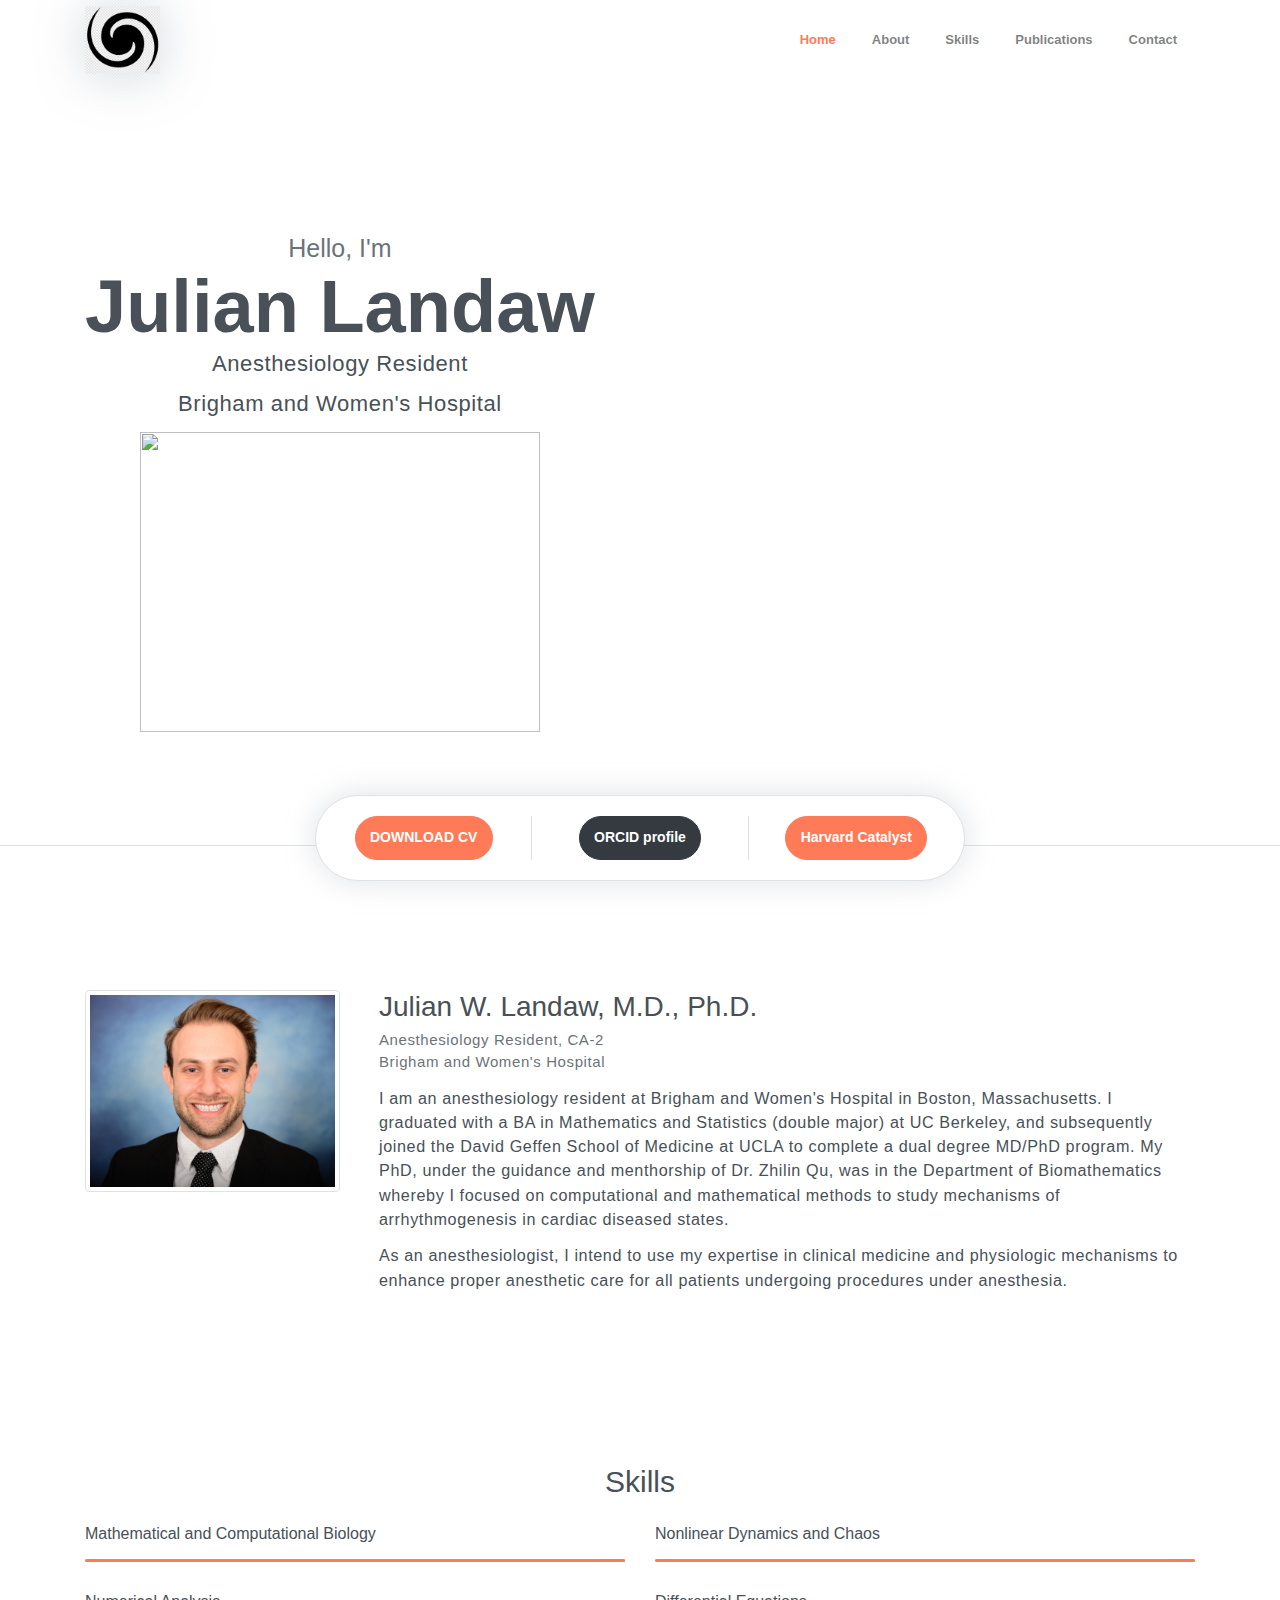
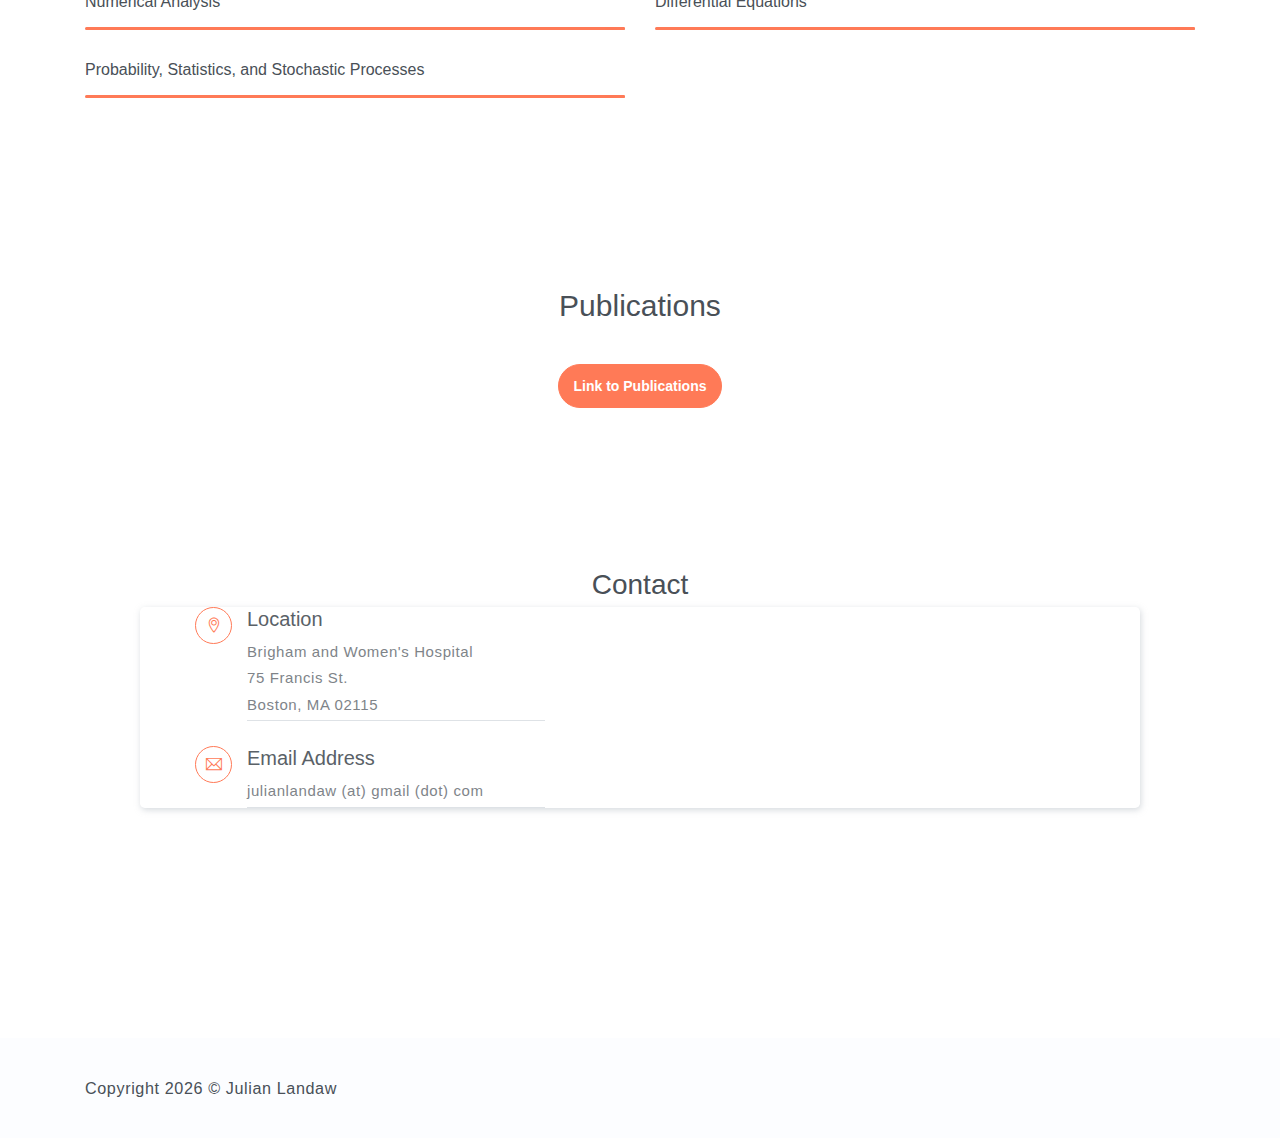
==== docs/index.html @ 4a26dc0a "Update 1/13/2024" ====
<!DOCTYPE html>
<html lang="en">
<head>
	<meta charset="utf-8">
    <meta name="viewport" content="width=device-width, initial-scale=1, shrink-to-fit=no">
    <meta name="description" content="Start your development with Steller landing page.">
    <meta name="author" content="Devcrud">
    <title>Julian Landaw's Home Page | Welcome!</title>
    <!-- font icons -->
    <link rel="stylesheet" href="assets/vendors/themify-icons/css/themify-icons.css">
    <!-- Bootstrap + Steller main styles -->
	<link rel="stylesheet" href="assets/css/steller.css">
</head>
<body data-spy="scroll" data-target=".navbar" data-offset="40" id="home">

    <!-- Page navigation -->
    <nav class="navbar navbar-expand-lg navbar-light fixed-top" data-spy="affix" data-offset-top="0">
        <div class="container">
            <a class="navbar-brand" href="#"><img src="assets/imgs/chaos.jpeg" alt=""></a>
            <button class="navbar-toggler" type="button" data-toggle="collapse" data-target="#navbarSupportedContent" aria-controls="navbarSupportedContent" aria-expanded="false" aria-label="Toggle navigation">
                <span class="navbar-toggler-icon"></span>
            </button>

            <div class="collapse navbar-collapse" id="navbarSupportedContent">
                <ul class="navbar-nav ml-auto align-items-center">
                    <li class="nav-item">
                        <a class="nav-link" href="#home">Home</a>
                    </li>
                    <li class="nav-item">
                        <a class="nav-link" href="#about">About</a>
                    </li>
                    <li class="nav-item">
                        <a class="nav-link" href="#skills">Skills</a>
                    </li>
                    <li class="nav-item">
                        <a class="nav-link" href="#publications">Publications</a>
                    </li> 
                    <li class="nav-item">
                        <a class="nav-link" href="#contact">Contact</a>
                    </li>
                </ul>
            </div>
        </div>          
    </nav>
    <!-- End of page navigation -->

    <!-- Page Header -->
    <header class="header" id="home" style="margin:0 auto;">
        <div class="container text-center">
            <div class="infos">
                <h6 class="subtitle">Hello, I'm</h6>
                <h6 class="title">Julian Landaw</h6>
                <p>Anesthesiology Resident</p>
                <p>Brigham and Women's Hospital</p>
                <div style="margin:0 auto;">
                    <img width="400" height="300" src="assets/imgs/spiralwavebreakup.gif" controls>
                    </img>
                </div>
            </div>
        </div> 
        <!-- Header-widget -->
        <div class="widget">
            <div class="widget-item">
                <a class="btn btn-primary rounded" href="assets/pdfs/cv-llt.pdf" target="_blank" rel="noreferrer noopener">DOWNLOAD CV</a>
            </div>
            <div class="widget-item">
                <a class="btn btn-dark rounded" href="https://orcid.org/0009-0008-6837-7695" target="_blank" rel="noreferrer noopener">ORCID profile</a>
            </div>
            <div class="widget-item">
                <a class="btn btn-primary rounded" href="https://connects.catalyst.harvard.edu/Profiles/display/Person/199271" target="_blank" rel="noreferrer noopener">Harvard Catalyst</a>
            </div>
        </div>
    </header>
    <!-- End of Page Header -->
    
    <!-- About section -->
    <section id="about" class="section mt-3">
        <div class="container mt-5">
            <div class="row text-center text-md-left">
                <div class="col-md-3">
                    <img src="assets/imgs/photo.jpg" alt="" class="img-thumbnail mb-4">
                </div>
                <div class="pl-md-4 col-md-9">
                    <h6 class="title">Julian W. Landaw, M.D., Ph.D.</h6>
                    <p class="subtitle">Anesthesiology Resident, CA-2<br>Brigham and Women's Hospital</p>
                    <p>I am an anesthesiology resident at Brigham and Women's Hospital in Boston, Massachusetts. I graduated with a BA in Mathematics and Statistics (double major) at UC Berkeley, and subsequently joined the David Geffen School of Medicine at UCLA to complete a dual degree MD/PhD program. My PhD, under the guidance and menthorship of Dr. Zhilin Qu, was in the Department of Biomathematics whereby I focused on computational and mathematical methods to study mechanisms of arrhythmogenesis in cardiac diseased states.</p>
                    <p>As an anesthesiologist, I intend to use my expertise in clinical medicine and physiologic mechanisms to enhance proper anesthetic care for all patients undergoing procedures under anesthesia.</p>
                </div>
            </div>
        </div>
    </section>

    <!-- Skills section -->
    <section id="skills" class="section">
        <div class="container text-center">
            <h6 class="section-title mb-4">Skills</h6>

            <div class="row text-left">
                <div class="col-sm-6">
                    <h6 class="mb-3">Mathematical and Computational Biology</h6>
                    <div class="progress">
                        <div class="progress-bar bg-primary" role="progressbar" style="width: 100%;" aria-valuenow="25" aria-valuemin="0" aria-valuemax="100"><span>100%</span></div>
                    </div>
                </div>
                <div class="col-sm-6">
                    <h6 class="mb-3">Nonlinear Dynamics and Chaos </h6>
                    <div class="progress">
                        <div class="progress-bar bg-primary" role="progressbar" style="width: 100%;" aria-valuenow="25" aria-valuemin="0" aria-valuemax="100"><span>100%</span></div>
                    </div>
                </div>
                <div class="col-sm-6">
                    <h6 class="mb-3">Numerical Analysis</h6>
                    <div class="progress">
                        <div class="progress-bar bg-primary" role="progressbar" style="width: 100%;" aria-valuenow="25" aria-valuemin="0" aria-valuemax="100"><span>100%</span></div>
                    </div>
                </div>
                <div class="col-sm-6">
                    <h6 class="mb-3">Differential Equations</h6>
                    <div class="progress">
                        <div class="progress-bar bg-primary" role="progressbar" style="width: 100%;" aria-valuenow="25" aria-valuemin="0" aria-valuemax="100"><span>100%</span></div>
                    </div>
                </div>
                <div class="col-sm-6">
                    <h6 class="mb-3">Probability, Statistics, and Stochastic Processes</h6>
                    <div class="progress">
                        <div class="progress-bar bg-primary" role="progressbar" style="width: 100%;" aria-valuenow="25" aria-valuemin="0" aria-valuemax="100"><span>100%</span></div>
                    </div>
                </div>
            </div>  
        </div>
    </section>
    <!-- End of Skills section -->

    <!-- Start of Publications section -->
    <section id="publications" class="section">
        <div class="container text-center">
            <h6 class="section-title mb-4">Publications</h6>
            <a class="btn btn-primary rounded mt-3" href="publications.html">Link to Publications</a>
        </div>
    </section>
    <!-- End of Publications section -->

    <!-- Contact Section -->
    <section id="contact" class="position-relative section">
        <div class="container text-center">
            <h6 class="title">Contact</h6>
                <div class="contact text-left">
                    <div class="contact-infos">
                        <div class="item">
                            <i class="ti-location-pin"></i>
                            <div class="">
                                <h5>Location</h5>
                                <p>Brigham and Women's Hospital</p>
                                <p>75 Francis St.</p> 
                                <p>Boston, MA 02115</p>
                            </div>                          
                        </div>
                        <div class="item">
                            <i class="ti-email"></i>
                            <div class="mb-0">
                                <h5>Email Address</h5>
                                <p>julianlandaw (at) gmail (dot) com</p>
                            </div>
                        </div>
                    </div>                  
                </div>
            </div>    
    </section>
    <!-- End of Contact Section -->

    <!-- Page Footer -->
    <footer class="page-footer">
        <div class="container">
            <div class="row align-items-center">
                <div class="col-sm-6">
                    <p>Copyright <script>document.write(new Date().getFullYear())</script> &copy; Julian Landaw</p>
                </div>
                <!-- 
                <div class="col-sm-6">
                    <div class="socials">
                        <a class="social-item" href="javascript:void(0)"><i class="ti-facebook"></i></a>
                        <a class="social-item" href="javascript:void(0)"><i class="ti-google"></i></a>
                        <a class="social-item" href="javascript:void(0)"><i class="ti-github"></i></a>
                        <a class="social-item" href="javascript:void(0)"><i class="ti-twitter"></i></a>
                    </div>
                </div>
                -->
            </div>
        </div>
    </footer> 
    <!-- End of page footer -->
	
	<!-- core  -->
    <script src="assets/vendors/jquery/jquery-3.4.1.js"></script>
    <script src="assets/vendors/bootstrap/bootstrap.bundle.js"></script>
    <!-- bootstrap 3 affix -->
	<script src="assets/vendors/bootstrap/bootstrap.affix.js"></script>

    <!-- steller js -->
    <script src="assets/js/steller.js"></script>

</body>
</html>
---- docs/assets/vendors/themify-icons/css/themify-icons.css ----
@font-face {
	font-family: 'themify';
	src:url("../fonts/themify.eot?-fvbane");
	src:url("../fonts/themify.eot?#iefix-fvbane") format("embedded-opentype"),
		url("../fonts/themify.woff?-fvbane") format("woff"),
		url("../fonts/themify.ttf?-fvbane") format("truetype"),
		url("../fonts/themify.svg?-fvbane#themify") format("svg");
	font-weight: normal;
	font-style: normal;
}

[class^="ti-"], [class*=" ti-"] {
	font-family: 'themify';
	speak: none;
	font-style: normal;
	font-weight: normal;
	font-variant: normal;
	text-transform: none;
	line-height: 1;

	/* Better Font Rendering =========== */
	-webkit-font-smoothing: antialiased;
	-moz-osx-font-smoothing: grayscale;
}

.ti-wand:before {
	content: "\e600";
}
.ti-volume:before {
	content: "\e601";
}
.ti-user:before {
	content: "\e602";
}
.ti-unlock:before {
	content: "\e603";
}
.ti-unlink:before {
	content: "\e604";
}
.ti-trash:before {
	content: "\e605";
}
.ti-thought:before {
	content: "\e606";
}
.ti-target:before {
	content: "\e607";
}
.ti-tag:before {
	content: "\e608";
}
.ti-tablet:before {
	content: "\e609";
}
.ti-star:before {
	content: "\e60a";
}
.ti-spray:before {
	content: "\e60b";
}
.ti-signal:before {
	content: "\e60c";
}
.ti-shopping-cart:before {
	content: "\e60d";
}
.ti-shopping-cart-full:before {
	content: "\e60e";
}
.ti-settings:before {
	content: "\e60f";
}
.ti-search:before {
	content: "\e610";
}
.ti-zoom-in:before {
	content: "\e611";
}
.ti-zoom-out:before {
	content: "\e612";
}
.ti-cut:before {
	content: "\e613";
}
.ti-ruler:before {
	content: "\e614";
}
.ti-ruler-pencil:before {
	content: "\e615";
}
.ti-ruler-alt:before {
	content: "\e616";
}
.ti-bookmark:before {
	content: "\e617";
}
.ti-bookmark-alt:before {
	content: "\e618";
}
.ti-reload:before {
	content: "\e619";
}
.ti-plus:before {
	content: "\e61a";
}
.ti-pin:before {
	content: "\e61b";
}
.ti-pencil:before {
	content: "\e61c";
}
.ti-pencil-alt:before {
	content: "\e61d";
}
.ti-paint-roller:before {
	content: "\e61e";
}
.ti-paint-bucket:before {
	content: "\e61f";
}
.ti-na:before {
	content: "\e620";
}
.ti-mobile:before {
	content: "\e621";
}
.ti-minus:before {
	content: "\e622";
}
.ti-medall:before {
	content: "\e623";
}
.ti-medall-alt:before {
	content: "\e624";
}
.ti-marker:before {
	content: "\e625";
}
.ti-marker-alt:before {
	content: "\e626";
}
.ti-arrow-up:before {
	content: "\e627";
}
.ti-arrow-right:before {
	content: "\e628";
}
.ti-arrow-left:before {
	content: "\e629";
}
.ti-arrow-down:before {
	content: "\e62a";
}
.ti-lock:before {
	content: "\e62b";
}
.ti-location-arrow:before {
	content: "\e62c";
}
.ti-link:before {
	content: "\e62d";
}
.ti-layout:before {
	content: "\e62e";
}
.ti-layers:before {
	content: "\e62f";
}
.ti-layers-alt:before {
	content: "\e630";
}
.ti-key:before {
	content: "\e631";
}
.ti-import:before {
	content: "\e632";
}
.ti-image:before {
	content: "\e633";
}
.ti-heart:before {
	content: "\e634";
}
.ti-heart-broken:before {
	content: "\e635";
}
.ti-hand-stop:before {
	content: "\e636";
}
.ti-hand-open:before {
	content: "\e637";
}
.ti-hand-drag:before {
	content: "\e638";
}
.ti-folder:before {
	content: "\e639";
}
.ti-flag:before {
	content: "\e63a";
}
.ti-flag-alt:before {
	content: "\e63b";
}
.ti-flag-alt-2:before {
	content: "\e63c";
}
.ti-eye:before {
	content: "\e63d";
}
.ti-export:before {
	content: "\e63e";
}
.ti-exchange-vertical:before {
	content: "\e63f";
}
.ti-desktop:before {
	content: "\e640";
}
.ti-cup:before {
	content: "\e641";
}
.ti-crown:before {
	content: "\e642";
}
.ti-comments:before {
	content: "\e643";
}
.ti-comment:before {
	content: "\e644";
}
.ti-comment-alt:before {
	content: "\e645";
}
.ti-close:before {
	content: "\e646";
}
.ti-clip:before {
	content: "\e647";
}
.ti-angle-up:before {
	content: "\e648";
}
.ti-angle-right:before {
	content: "\e649";
}
.ti-angle-left:before {
	content: "\e64a";
}
.ti-angle-down:before {
	content: "\e64b";
}
.ti-check:before {
	content: "\e64c";
}
.ti-check-box:before {
	content: "\e64d";
}
.ti-camera:before {
	content: "\e64e";
}
.ti-announcement:before {
	content: "\e64f";
}
.ti-brush:before {
	content: "\e650";
}
.ti-briefcase:before {
	content: "\e651";
}
.ti-bolt:before {
	content: "\e652";
}
.ti-bolt-alt:before {
	content: "\e653";
}
.ti-blackboard:before {
	content: "\e654";
}
.ti-bag:before {
	content: "\e655";
}
.ti-move:before {
	content: "\e656";
}
.ti-arrows-vertical:before {
	content: "\e657";
}
.ti-arrows-horizontal:before {
	content: "\e658";
}
.ti-fullscreen:before {
	content: "\e659";
}
.ti-arrow-top-right:before {
	content: "\e65a";
}
.ti-arrow-top-left:before {
	content: "\e65b";
}
.ti-arrow-circle-up:before {
	content: "\e65c";
}
.ti-arrow-circle-right:before {
	content: "\e65d";
}
.ti-arrow-circle-left:before {
	content: "\e65e";
}
.ti-arrow-circle-down:before {
	content: "\e65f";
}
.ti-angle-double-up:before {
	content: "\e660";
}
.ti-angle-double-right:before {
	content: "\e661";
}
.ti-angle-double-left:before {
	content: "\e662";
}
.ti-angle-double-down:before {
	content: "\e663";
}
.ti-zip:before {
	content: "\e664";
}
.ti-world:before {
	content: "\e665";
}
.ti-wheelchair:before {
	content: "\e666";
}
.ti-view-list:before {
	content: "\e667";
}
.ti-view-list-alt:before {
	content: "\e668";
}
.ti-view-grid:before {
	content: "\e669";
}
.ti-uppercase:before {
	content: "\e66a";
}
.ti-upload:before {
	content: "\e66b";
}
.ti-underline:before {
	content: "\e66c";
}
.ti-truck:before {
	content: "\e66d";
}
.ti-timer:before {
	content: "\e66e";
}
.ti-ticket:before {
	content: "\e66f";
}
.ti-thumb-up:before {
	content: "\e670";
}
.ti-thumb-down:before {
	content: "\e671";
}
.ti-text:before {
	content: "\e672";
}
.ti-stats-up:before {
	content: "\e673";
}
.ti-stats-down:before {
	content: "\e674";
}
.ti-split-v:before {
	content: "\e675";
}
.ti-split-h:before {
	content: "\e676";
}
.ti-smallcap:before {
	content: "\e677";
}
.ti-shine:before {
	content: "\e678";
}
.ti-shift-right:before {
	content: "\e679";
}
.ti-shift-left:before {
	content: "\e67a";
}
.ti-shield:before {
	content: "\e67b";
}
.ti-notepad:before {
	content: "\e67c";
}
.ti-server:before {
	content: "\e67d";
}
.ti-quote-right:before {
	content: "\e67e";
}
.ti-quote-left:before {
	content: "\e67f";
}
.ti-pulse:before {
	content: "\e680";
}
.ti-printer:before {
	content: "\e681";
}
.ti-power-off:before {
	content: "\e682";
}
.ti-plug:before {
	content: "\e683";
}
.ti-pie-chart:before {
	content: "\e684";
}
.ti-paragraph:before {
	content: "\e685";
}
.ti-panel:before {
	content: "\e686";
}
.ti-package:before {
	content: "\e687";
}
.ti-music:before {
	content: "\e688";
}
.ti-music-alt:before {
	content: "\e689";
}
.ti-mouse:before {
	content: "\e68a";
}
.ti-mouse-alt:before {
	content: "\e68b";
}
.ti-money:before {
	content: "\e68c";
}
.ti-microphone:before {
	content: "\e68d";
}
.ti-menu:before {
	content: "\e68e";
}
.ti-menu-alt:before {
	content: "\e68f";
}
.ti-map:before {
	content: "\e690";
}
.ti-map-alt:before {
	content: "\e691";
}
.ti-loop:before {
	content: "\e692";
}
.ti-location-pin:before {
	content: "\e693";
}
.ti-list:before {
	content: "\e694";
}
.ti-light-bulb:before {
	content: "\e695";
}
.ti-Italic:before {
	content: "\e696";
}
.ti-info:before {
	content: "\e697";
}
.ti-infinite:before {
	content: "\e698";
}
.ti-id-badge:before {
	content: "\e699";
}
.ti-hummer:before {
	content: "\e69a";
}
.ti-home:before {
	content: "\e69b";
}
.ti-help:before {
	content: "\e69c";
}
.ti-headphone:before {
	content: "\e69d";
}
.ti-harddrives:before {
	content: "\e69e";
}
.ti-harddrive:before {
	content: "\e69f";
}
.ti-gift:before {
	content: "\e6a0";
}
.ti-game:before {
	content: "\e6a1";
}
.ti-filter:before {
	content: "\e6a2";
}
.ti-files:before {
	content: "\e6a3";
}
.ti-file:before {
	content: "\e6a4";
}
.ti-eraser:before {
	content: "\e6a5";
}
.ti-envelope:before {
	content: "\e6a6";
}
.ti-download:before {
	content: "\e6a7";
}
.ti-direction:before {
	content: "\e6a8";
}
.ti-direction-alt:before {
	content: "\e6a9";
}
.ti-dashboard:before {
	content: "\e6aa";
}
.ti-control-stop:before {
	content: "\e6ab";
}
.ti-control-shuffle:before {
	content: "\e6ac";
}
.ti-control-play:before {
	content: "\e6ad";
}
.ti-control-pause:before {
	content: "\e6ae";
}
.ti-control-forward:before {
	content: "\e6af";
}
.ti-control-backward:before {
	content: "\e6b0";
}
.ti-cloud:before {
	content: "\e6b1";
}
.ti-cloud-up:before {
	content: "\e6b2";
}
.ti-cloud-down:before {
	content: "\e6b3";
}
.ti-clipboard:before {
	content: "\e6b4";
}
.ti-car:before {
	content: "\e6b5";
}
.ti-calendar:before {
	content: "\e6b6";
}
.ti-book:before {
	content: "\e6b7";
}
.ti-bell:before {
	content: "\e6b8";
}
.ti-basketball:before {
	content: "\e6b9";
}
.ti-bar-chart:before {
	content: "\e6ba";
}
.ti-bar-chart-alt:before {
	content: "\e6bb";
}
.ti-back-right:before {
	content: "\e6bc";
}
.ti-back-left:before {
	content: "\e6bd";
}
.ti-arrows-corner:before {
	content: "\e6be";
}
.ti-archive:before {
	content: "\e6bf";
}
.ti-anchor:before {
	content: "\e6c0";
}
.ti-align-right:before {
	content: "\e6c1";
}
.ti-align-left:before {
	content: "\e6c2";
}
.ti-align-justify:before {
	content: "\e6c3";
}
.ti-align-center:before {
	content: "\e6c4";
}
.ti-alert:before {
	content: "\e6c5";
}
.ti-alarm-clock:before {
	content: "\e6c6";
}
.ti-agenda:before {
	content: "\e6c7";
}
.ti-write:before {
	content: "\e6c8";
}
.ti-window:before {
	content: "\e6c9";
}
.ti-widgetized:before {
	content: "\e6ca";
}
.ti-widget:before {
	content: "\e6cb";
}
.ti-widget-alt:before {
	content: "\e6cc";
}
.ti-wallet:before {
	content: "\e6cd";
}
.ti-video-clapper:before {
	content: "\e6ce";
}
.ti-video-camera:before {
	content: "\e6cf";
}
.ti-vector:before {
	content: "\e6d0";
}
.ti-themify-logo:before {
	content: "\e6d1";
}
.ti-themify-favicon:before {
	content: "\e6d2";
}
.ti-themify-favicon-alt:before {
	content: "\e6d3";
}
.ti-support:before {
	content: "\e6d4";
}
.ti-stamp:before {
	content: "\e6d5";
}
.ti-split-v-alt:before {
	content: "\e6d6";
}
.ti-slice:before {
	content: "\e6d7";
}
.ti-shortcode:before {
	content: "\e6d8";
}
.ti-shift-right-alt:before {
	content: "\e6d9";
}
.ti-shift-left-alt:before {
	content: "\e6da";
}
.ti-ruler-alt-2:before {
	content: "\e6db";
}
.ti-receipt:before {
	content: "\e6dc";
}
.ti-pin2:before {
	content: "\e6dd";
}
.ti-pin-alt:before {
	content: "\e6de";
}
.ti-pencil-alt2:before {
	content: "\e6df";
}
.ti-palette:before {
	content: "\e6e0";
}
.ti-more:before {
	content: "\e6e1";
}
.ti-more-alt:before {
	content: "\e6e2";
}
.ti-microphone-alt:before {
	content: "\e6e3";
}
.ti-magnet:before {
	content: "\e6e4";
}
.ti-line-double:before {
	content: "\e6e5";
}
.ti-line-dotted:before {
	content: "\e6e6";
}
.ti-line-dashed:before {
	content: "\e6e7";
}
.ti-layout-width-full:before {
	content: "\e6e8";
}
.ti-layout-width-default:before {
	content: "\e6e9";
}
.ti-layout-width-default-alt:before {
	content: "\e6ea";
}
.ti-layout-tab:before {
	content: "\e6eb";
}
.ti-layout-tab-window:before {
	content: "\e6ec";
}
.ti-layout-tab-v:before {
	content: "\e6ed";
}
.ti-layout-tab-min:before {
	content: "\e6ee";
}
.ti-layout-slider:before {
	content: "\e6ef";
}
.ti-layout-slider-alt:before {
	content: "\e6f0";
}
.ti-layout-sidebar-right:before {
	content: "\e6f1";
}
.ti-layout-sidebar-none:before {
	content: "\e6f2";
}
.ti-layout-sidebar-left:before {
	content: "\e6f3";
}
.ti-layout-placeholder:before {
	content: "\e6f4";
}
.ti-layout-menu:before {
	content: "\e6f5";
}
.ti-layout-menu-v:before {
	content: "\e6f6";
}
.ti-layout-menu-separated:before {
	content: "\e6f7";
}
.ti-layout-menu-full:before {
	content: "\e6f8";
}
.ti-layout-media-right-alt:before {
	content: "\e6f9";
}
.ti-layout-media-right:before {
	content: "\e6fa";
}
.ti-layout-media-overlay:before {
	content: "\e6fb";
}
.ti-layout-media-overlay-alt:before {
	content: "\e6fc";
}
.ti-layout-media-overlay-alt-2:before {
	content: "\e6fd";
}
.ti-layout-media-left-alt:before {
	content: "\e6fe";
}
.ti-layout-media-left:before {
	content: "\e6ff";
}
.ti-layout-media-center-alt:before {
	content: "\e700";
}
.ti-layout-media-center:before {
	content: "\e701";
}
.ti-layout-list-thumb:before {
	content: "\e702";
}
.ti-layout-list-thumb-alt:before {
	content: "\e703";
}
.ti-layout-list-post:before {
	content: "\e704";
}
.ti-layout-list-large-image:before {
	content: "\e705";
}
.ti-layout-line-solid:before {
	content: "\e706";
}
.ti-layout-grid4:before {
	content: "\e707";
}
.ti-layout-grid3:before {
	content: "\e708";
}
.ti-layout-grid2:before {
	content: "\e709";
}
.ti-layout-grid2-thumb:before {
	content: "\e70a";
}
.ti-layout-cta-right:before {
	content: "\e70b";
}
.ti-layout-cta-left:before {
	content: "\e70c";
}
.ti-layout-cta-center:before {
	content: "\e70d";
}
.ti-layout-cta-btn-right:before {
	content: "\e70e";
}
.ti-layout-cta-btn-left:before {
	content: "\e70f";
}
.ti-layout-column4:before {
	content: "\e710";
}
.ti-layout-column3:before {
	content: "\e711";
}
.ti-layout-column2:before {
	content: "\e712";
}
.ti-layout-accordion-separated:before {
	content: "\e713";
}
.ti-layout-accordion-merged:before {
	content: "\e714";
}
.ti-layout-accordion-list:before {
	content: "\e715";
}
.ti-ink-pen:before {
	content: "\e716";
}
.ti-info-alt:before {
	content: "\e717";
}
.ti-help-alt:before {
	content: "\e718";
}
.ti-headphone-alt:before {
	content: "\e719";
}
.ti-hand-point-up:before {
	content: "\e71a";
}
.ti-hand-point-right:before {
	content: "\e71b";
}
.ti-hand-point-left:before {
	content: "\e71c";
}
.ti-hand-point-down:before {
	content: "\e71d";
}
.ti-gallery:before {
	content: "\e71e";
}
.ti-face-smile:before {
	content: "\e71f";
}
.ti-face-sad:before {
	content: "\e720";
}
.ti-credit-card:before {
	content: "\e721";
}
.ti-control-skip-forward:before {
	content: "\e722";
}
.ti-control-skip-backward:before {
	content: "\e723";
}
.ti-control-record:before {
	content: "\e724";
}
.ti-control-eject:before {
	content: "\e725";
}
.ti-comments-smiley:before {
	content: "\e726";
}
.ti-brush-alt:before {
	content: "\e727";
}
.ti-youtube:before {
	content: "\e728";
}
.ti-vimeo:before {
	content: "\e729";
}
.ti-twitter:before {
	content: "\e72a";
}
.ti-time:before {
	content: "\e72b";
}
.ti-tumblr:before {
	content: "\e72c";
}
.ti-skype:before {
	content: "\e72d";
}
.ti-share:before {
	content: "\e72e";
}
.ti-share-alt:before {
	content: "\e72f";
}
.ti-rocket:before {
	content: "\e730";
}
.ti-pinterest:before {
	content: "\e731";
}
.ti-new-window:before {
	content: "\e732";
}
.ti-microsoft:before {
	content: "\e733";
}
.ti-list-ol:before {
	content: "\e734";
}
.ti-linkedin:before {
	content: "\e735";
}
.ti-layout-sidebar-2:before {
	content: "\e736";
}
.ti-layout-grid4-alt:before {
	content: "\e737";
}
.ti-layout-grid3-alt:before {
	content: "\e738";
}
.ti-layout-grid2-alt:before {
	content: "\e739";
}
.ti-layout-column4-alt:before {
	content: "\e73a";
}
.ti-layout-column3-alt:before {
	content: "\e73b";
}
.ti-layout-column2-alt:before {
	content: "\e73c";
}
.ti-instagram:before {
	content: "\e73d";
}
.ti-google:before {
	content: "\e73e";
}
.ti-github:before {
	content: "\e73f";
}
.ti-flickr:before {
	content: "\e740";
}
.ti-facebook:before {
	content: "\e741";
}
.ti-dropbox:before {
	content: "\e742";
}
.ti-dribbble:before {
	content: "\e743";
}
.ti-apple:before {
	content: "\e744";
}
.ti-android:before {
	content: "\e745";
}
.ti-save:before {
	content: "\e746";
}
.ti-save-alt:before {
	content: "\e747";
}
.ti-yahoo:before {
	content: "\e748";
}
.ti-wordpress:before {
	content: "\e749";
}
.ti-vimeo-alt:before {
	content: "\e74a";
}
.ti-twitter-alt:before {
	content: "\e74b";
}
.ti-tumblr-alt:before {
	content: "\e74c";
}
.ti-trello:before {
	content: "\e74d";
}
.ti-stack-overflow:before {
	content: "\e74e";
}
.ti-soundcloud:before {
	content: "\e74f";
}
.ti-sharethis:before {
	content: "\e750";
}
.ti-sharethis-alt:before {
	content: "\e751";
}
.ti-reddit:before {
	content: "\e752";
}
.ti-pinterest-alt:before {
	content: "\e753";
}
.ti-microsoft-alt:before {
	content: "\e754";
}
.ti-linux:before {
	content: "\e755";
}
.ti-jsfiddle:before {
	content: "\e756";
}
.ti-joomla:before {
	content: "\e757";
}
.ti-html5:before {
	content: "\e758";
}
.ti-flickr-alt:before {
	content: "\e759";
}
.ti-email:before {
	content: "\e75a";
}
.ti-drupal:before {
	content: "\e75b";
}
.ti-dropbox-alt:before {
	content: "\e75c";
}
.ti-css3:before {
	content: "\e75d";
}
.ti-rss:before {
	content: "\e75e";
}
.ti-rss-alt:before {
	content: "\e75f";
}
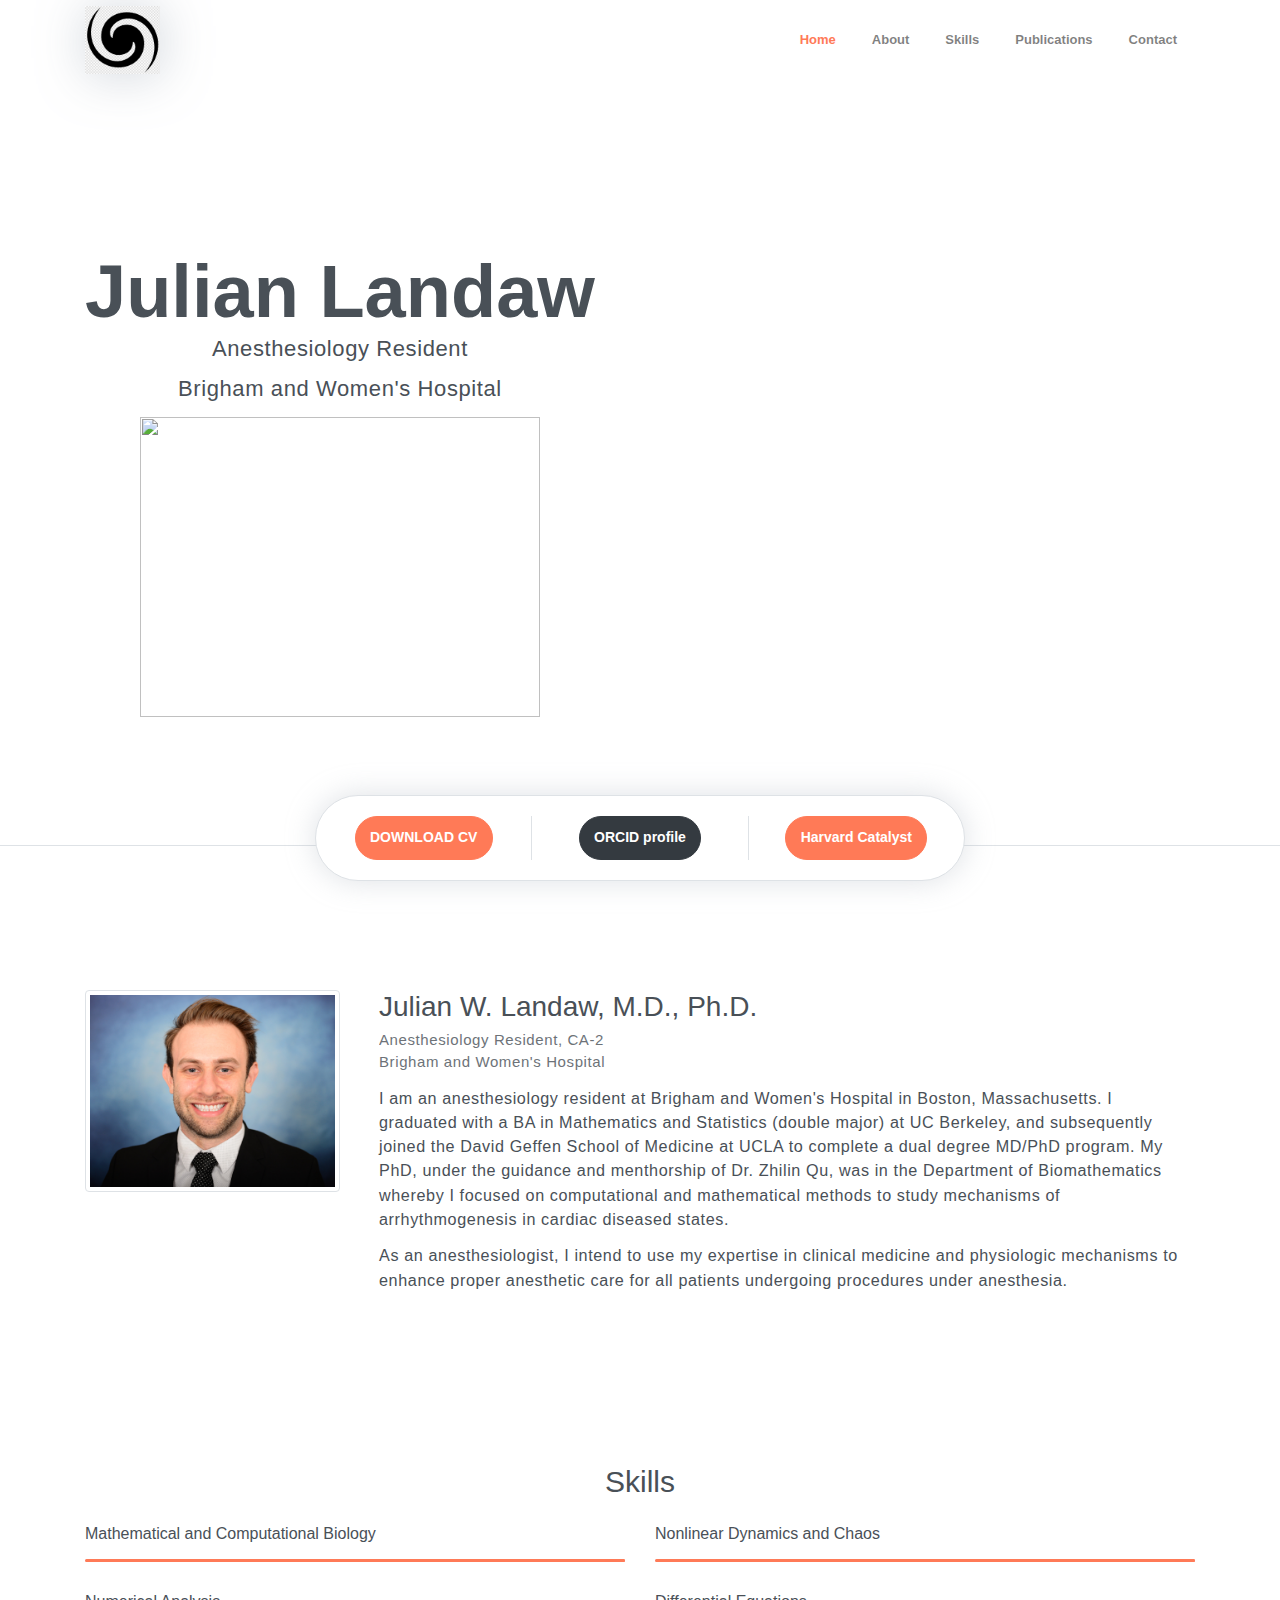
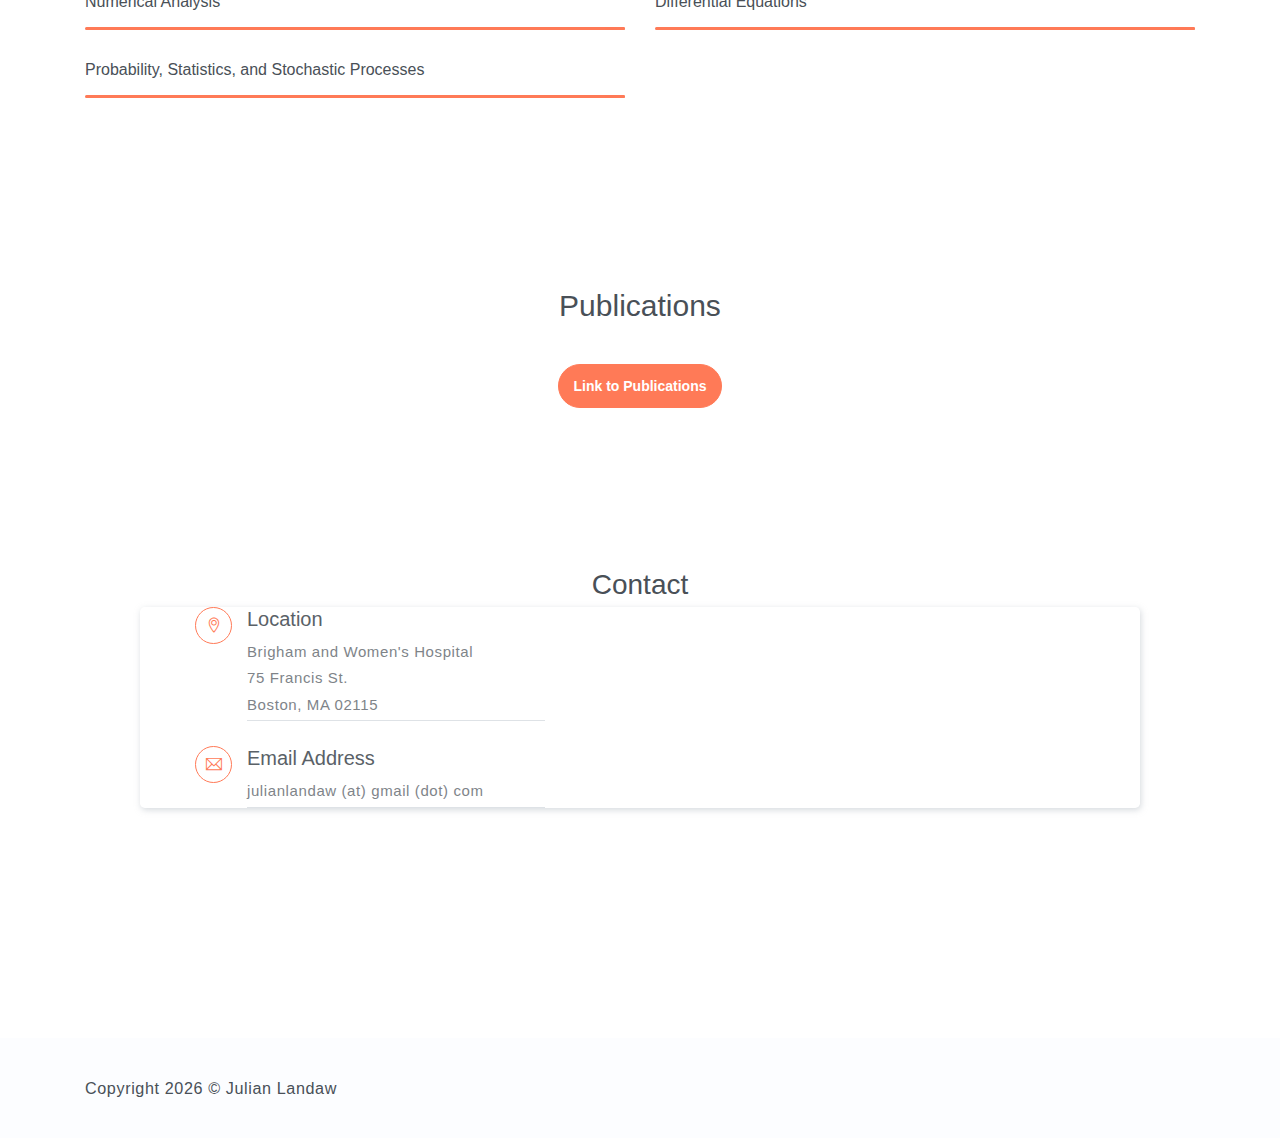
==== commit 9483bb1c: "Update 1/13/2024" ====
--- a/docs/index.html
+++ b/docs/index.html
@@ -48,7 +48,6 @@
     <header class="header" id="home" style="margin:0 auto;">
         <div class="container text-center">
             <div class="infos">
-                <h6 class="subtitle">Hello, I'm</h6>
                 <h6 class="title">Julian Landaw</h6>
                 <p>Anesthesiology Resident</p>
                 <p>Brigham and Women's Hospital</p>
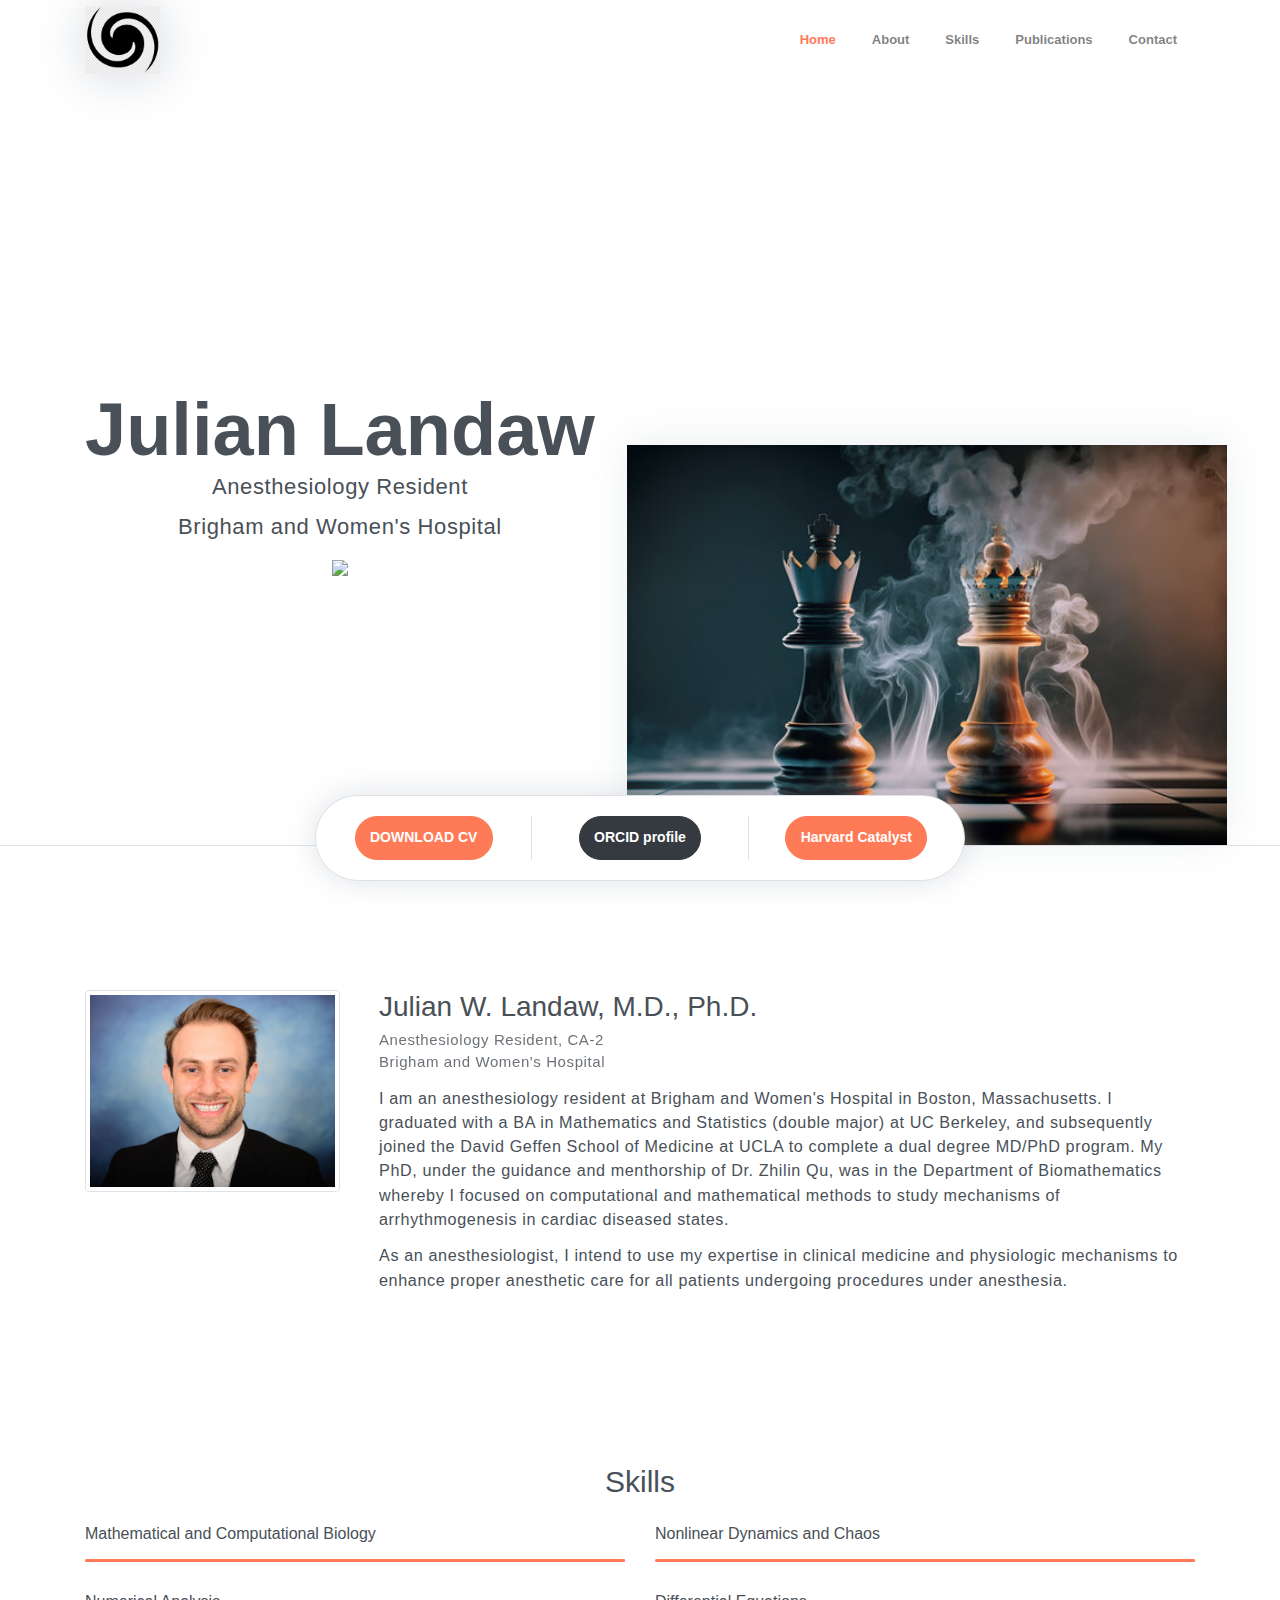
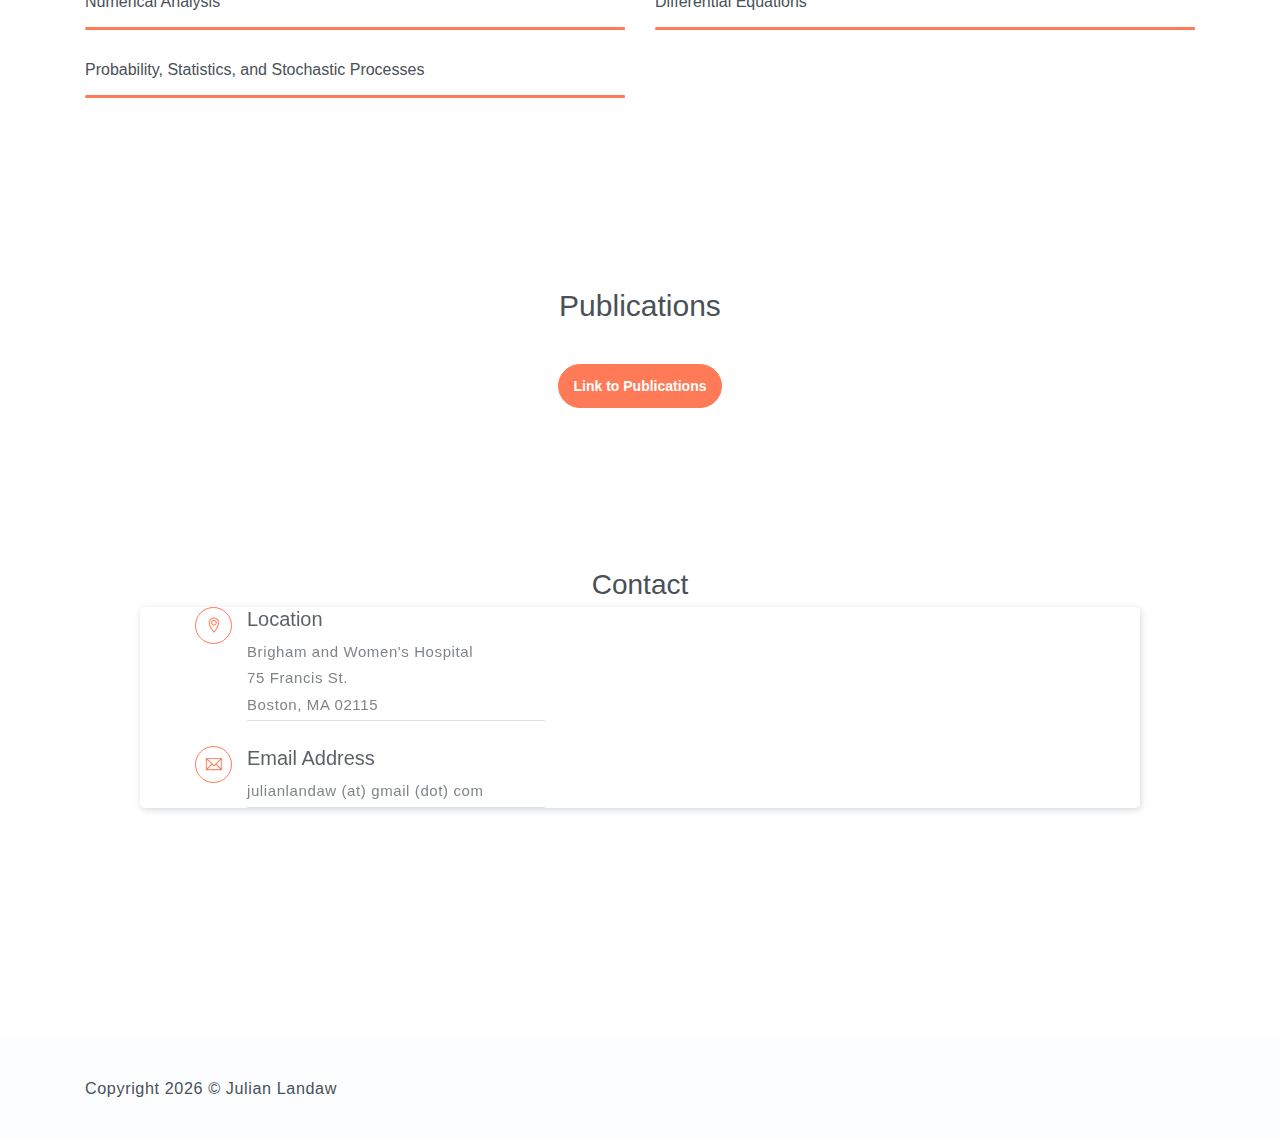
==== commit 0f04aa77: "Update 1/13/2024" ====
--- a/docs/index.html
+++ b/docs/index.html
@@ -51,11 +51,14 @@
                 <h6 class="title">Julian Landaw</h6>
                 <p>Anesthesiology Resident</p>
                 <p>Brigham and Women's Hospital</p>
-                <div style="margin:0 auto;">
-                    <img width="400" height="300" src="assets/imgs/spiralwavebreakup.gif" controls>
+                <div class="gif">
+                    <img src="assets/imgs/spiralwavebreakup.gif">
                     </img>
                 </div>
             </div>
+            <div class="img-holder">
+                <img src="assets/imgs/chess.jpeg" alt="">
+            </div> 
         </div> 
         <!-- Header-widget -->
         <div class="widget">
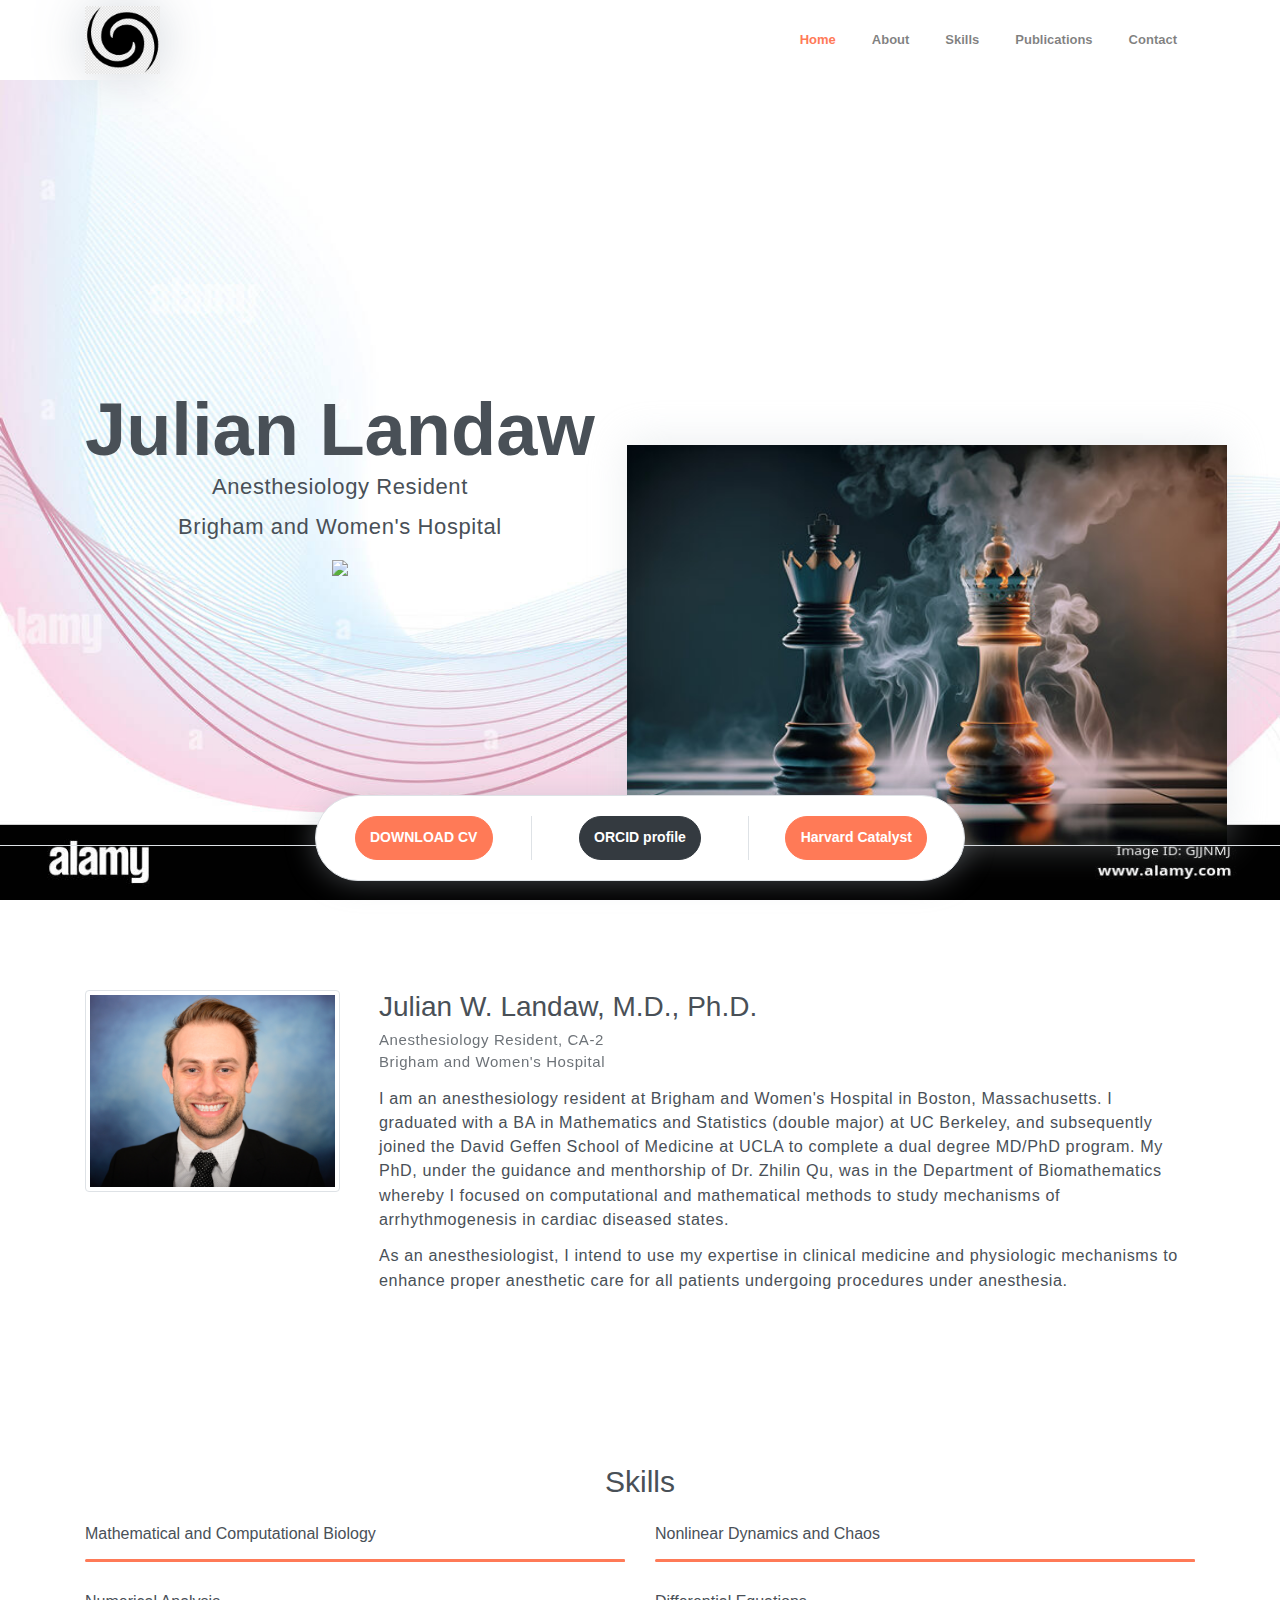
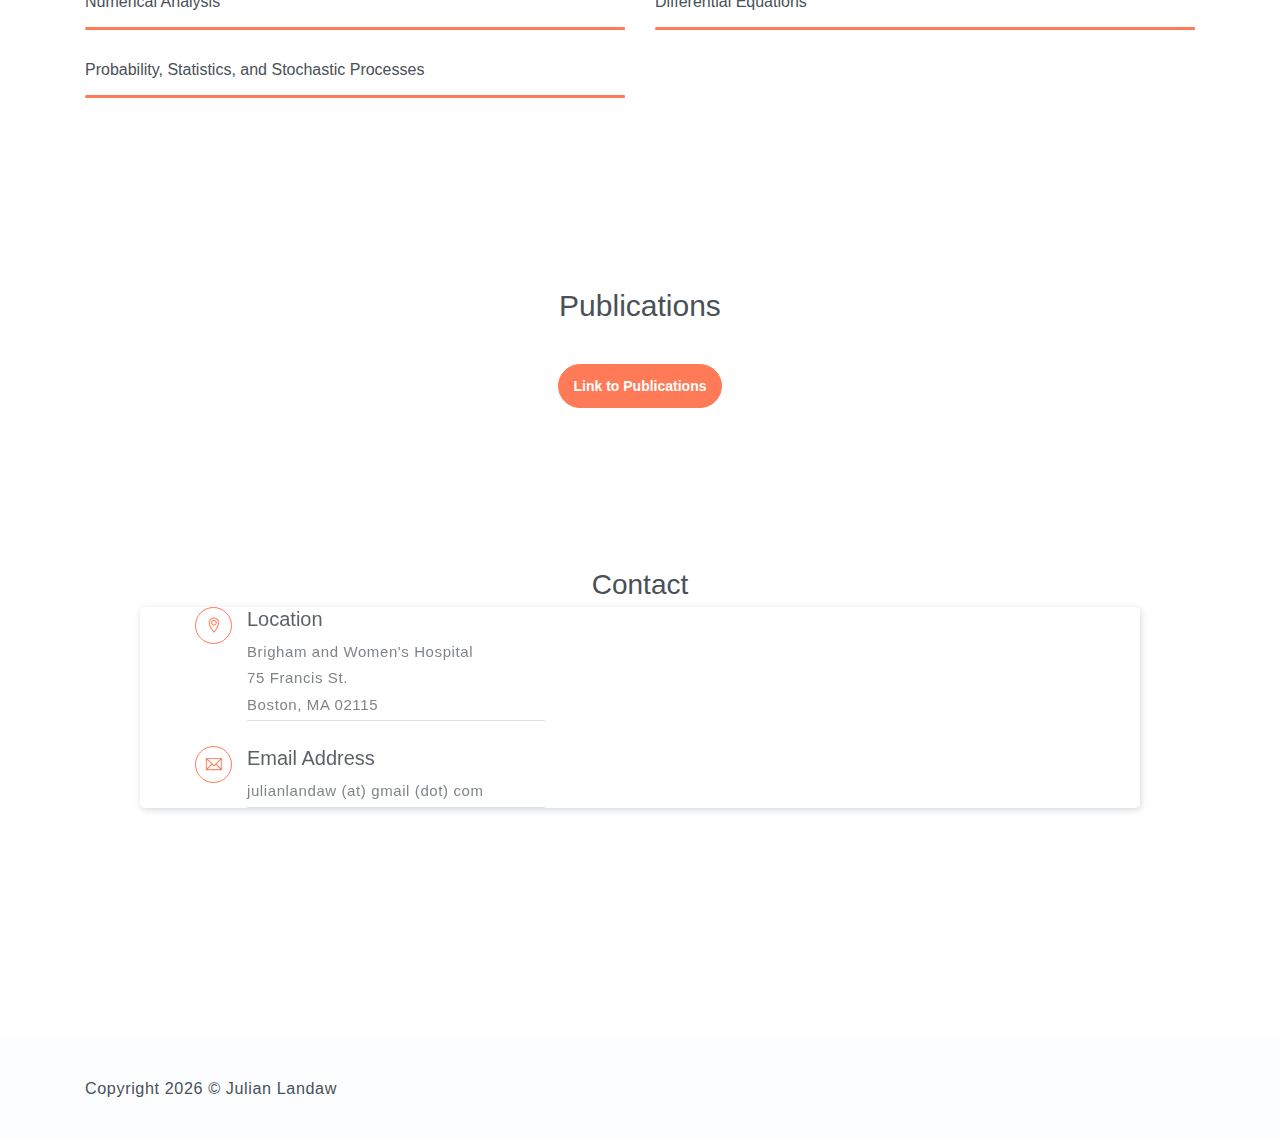
==== commit f8836e86: "Update 1/13/2024" ====
--- a/docs/index.html
+++ b/docs/index.html
@@ -10,9 +10,9 @@
     <link rel="stylesheet" href="assets/vendors/themify-icons/css/themify-icons.css">
     <!-- Bootstrap + Steller main styles -->
 	<link rel="stylesheet" href="assets/css/steller.css">
+    <style>body {background-image: url('assets/imgs/background.jpeg'); background-size: 100% 100%; background-repeat: no-repeat; background-attachment: fixed; background-position: center}</style>
 </head>
 <body data-spy="scroll" data-target=".navbar" data-offset="40" id="home">
-
     <!-- Page navigation -->
     <nav class="navbar navbar-expand-lg navbar-light fixed-top" data-spy="affix" data-offset-top="0">
         <div class="container">
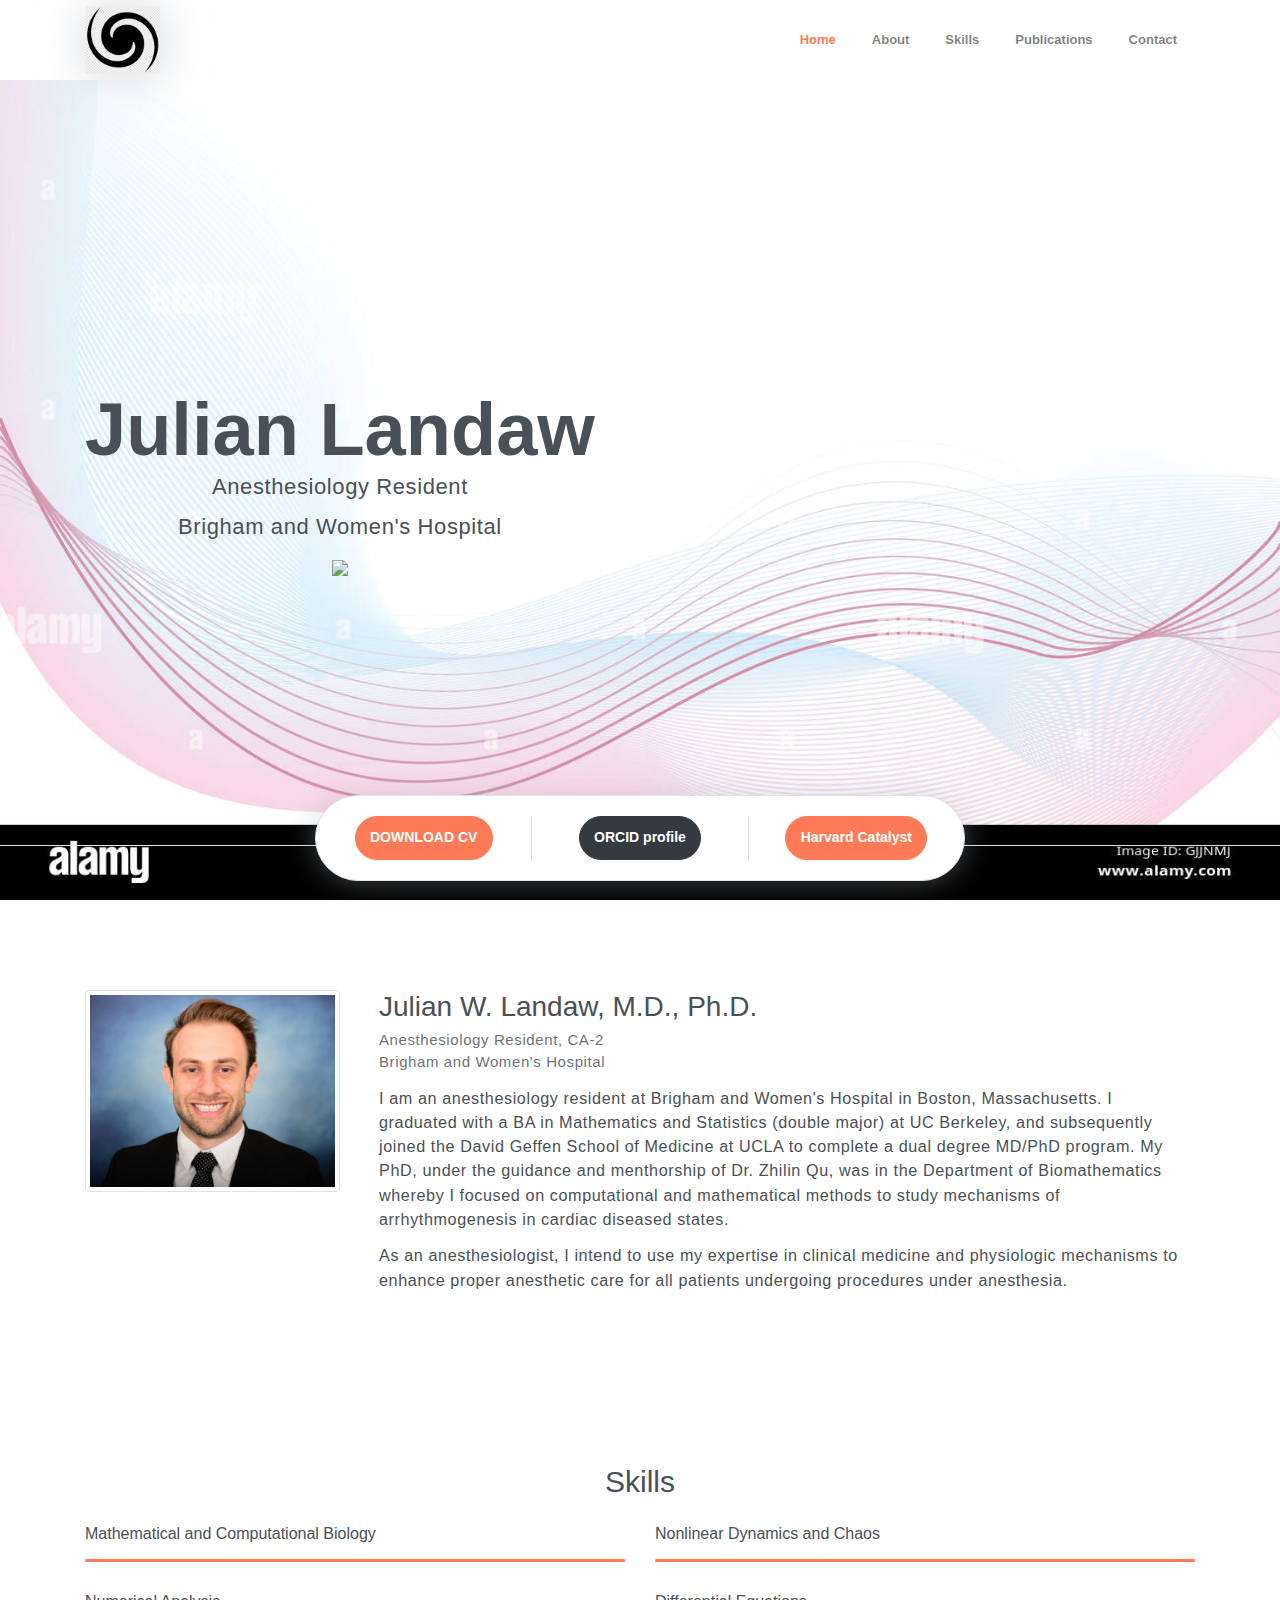
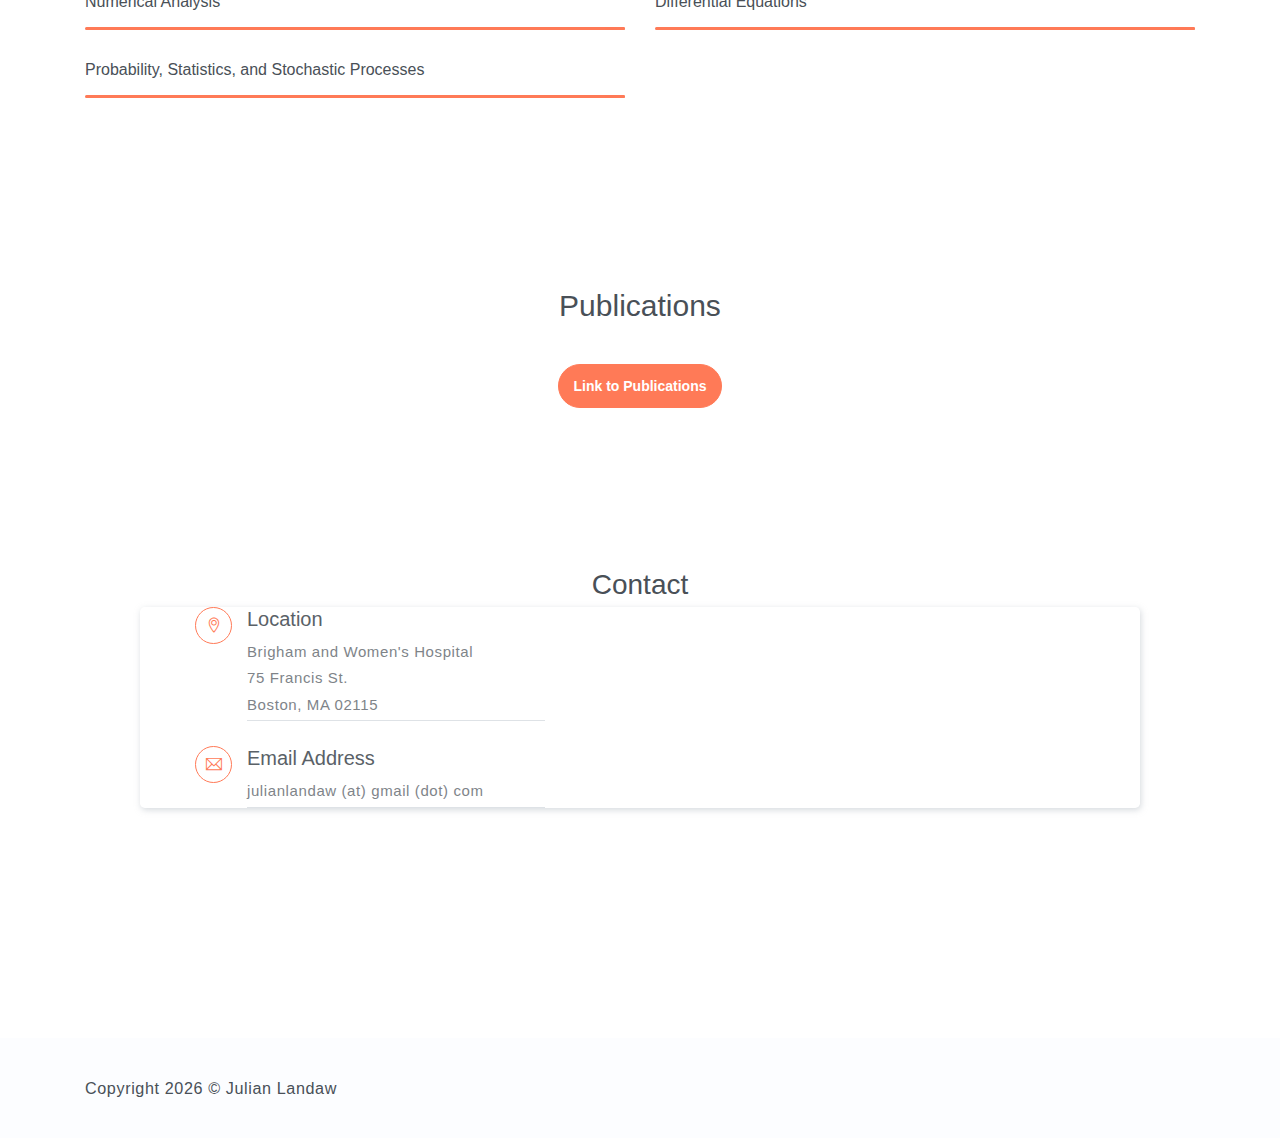
==== commit 3a13e31a: "Update 1/13/2024" ====
--- a/docs/index.html
+++ b/docs/index.html
@@ -56,9 +56,11 @@
                     </img>
                 </div>
             </div>
+            <!--
             <div class="img-holder">
                 <img src="assets/imgs/chess.jpeg" alt="">
             </div> 
+            -->
         </div> 
         <!-- Header-widget -->
         <div class="widget">
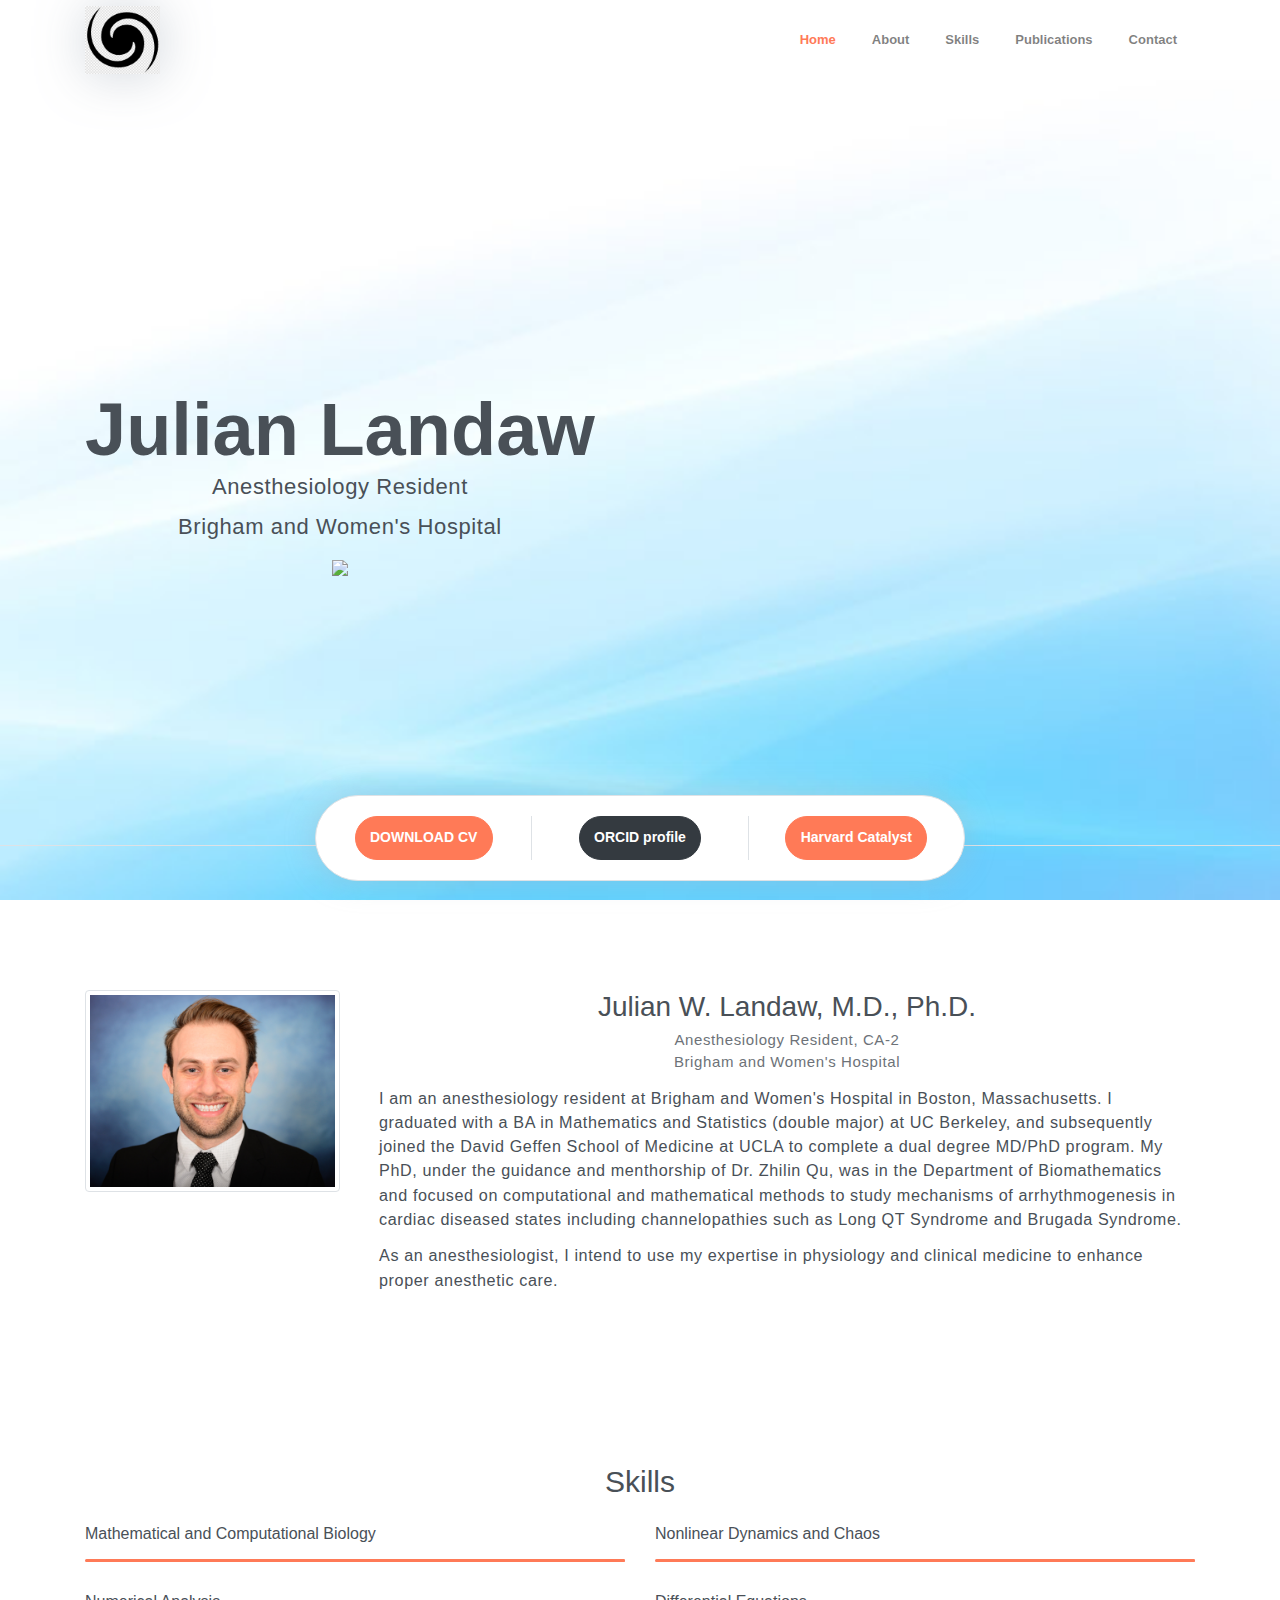
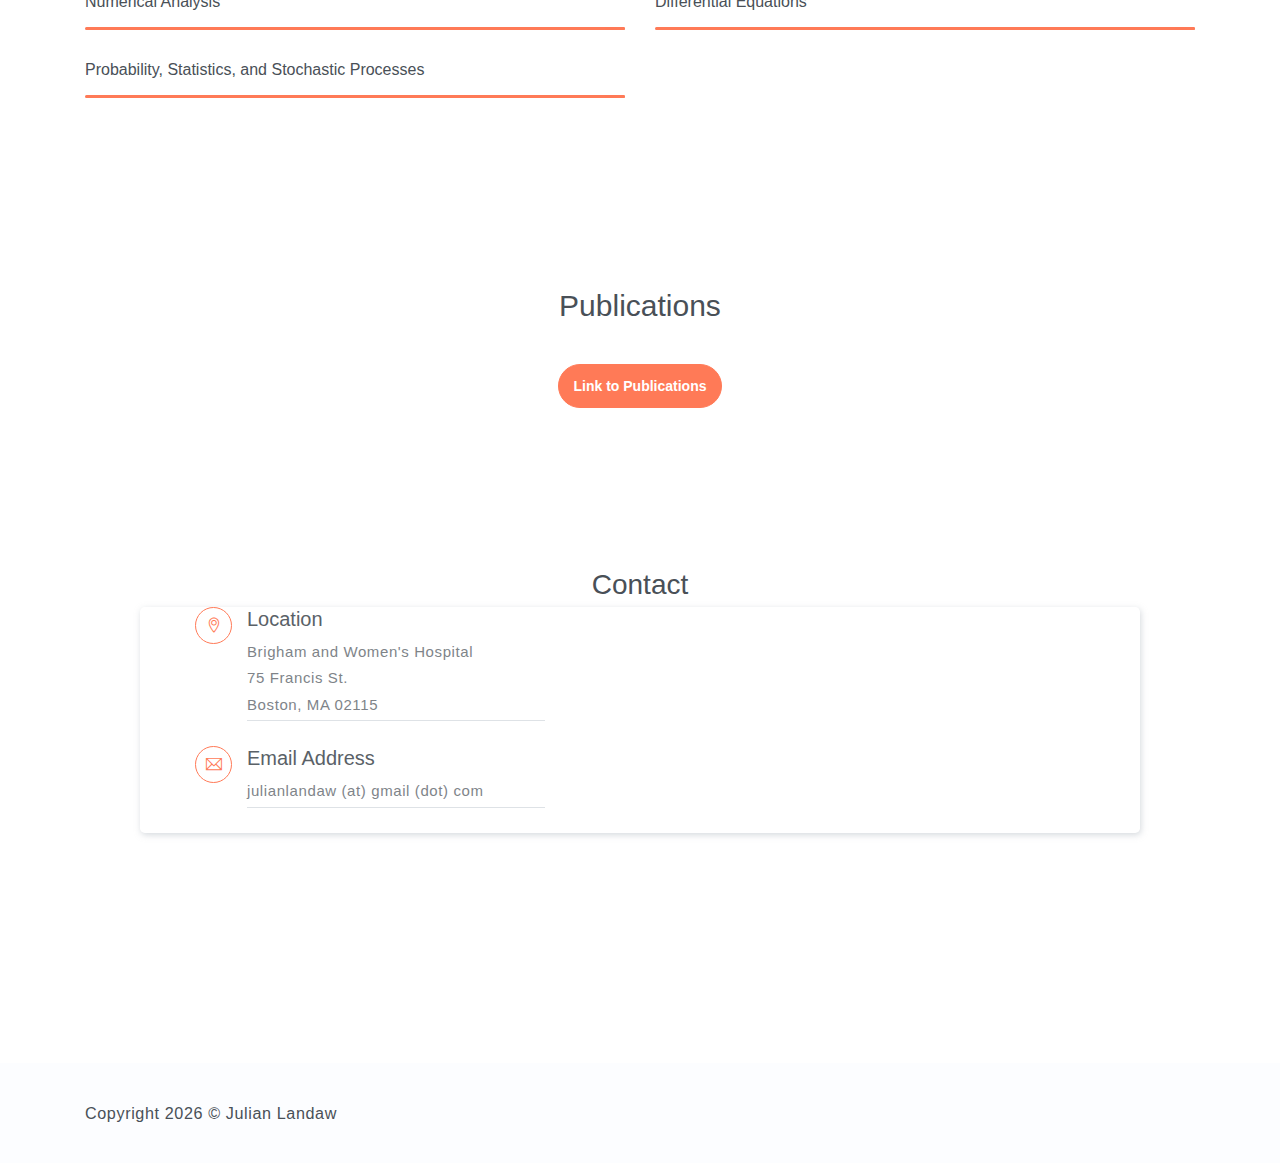
==== commit f7affd93: "Update 1/14/2024" ====
--- a/docs/index.html
+++ b/docs/index.html
@@ -85,10 +85,10 @@
                     <img src="assets/imgs/photo.jpg" alt="" class="img-thumbnail mb-4">
                 </div>
                 <div class="pl-md-4 col-md-9">
-                    <h6 class="title">Julian W. Landaw, M.D., Ph.D.</h6>
-                    <p class="subtitle">Anesthesiology Resident, CA-2<br>Brigham and Women's Hospital</p>
-                    <p>I am an anesthesiology resident at Brigham and Women's Hospital in Boston, Massachusetts. I graduated with a BA in Mathematics and Statistics (double major) at UC Berkeley, and subsequently joined the David Geffen School of Medicine at UCLA to complete a dual degree MD/PhD program. My PhD, under the guidance and menthorship of Dr. Zhilin Qu, was in the Department of Biomathematics whereby I focused on computational and mathematical methods to study mechanisms of arrhythmogenesis in cardiac diseased states.</p>
-                    <p>As an anesthesiologist, I intend to use my expertise in clinical medicine and physiologic mechanisms to enhance proper anesthetic care for all patients undergoing procedures under anesthesia.</p>
+                    <h6 class="title text-center">Julian W. Landaw, M.D., Ph.D.</h6>
+                    <p class="subtitle text-center">Anesthesiology Resident, CA-2<br>Brigham and Women's Hospital</p>
+                    <p>I am an anesthesiology resident at Brigham and Women's Hospital in Boston, Massachusetts. I graduated with a BA in Mathematics and Statistics (double major) at UC Berkeley, and subsequently joined the David Geffen School of Medicine at UCLA to complete a dual degree MD/PhD program. My PhD, under the guidance and menthorship of Dr. Zhilin Qu, was in the Department of Biomathematics and focused on computational and mathematical methods to study mechanisms of arrhythmogenesis in cardiac diseased states including channelopathies such as Long QT Syndrome and Brugada Syndrome.</p>
+                    <p>As an anesthesiologist, I intend to use my expertise in physiology and clinical medicine to enhance proper anesthetic care.</p>
                 </div>
             </div>
         </div>
@@ -145,7 +145,7 @@
     <!-- End of Publications section -->
 
     <!-- Contact Section -->
-    <section id="contact" class="position-relative section">
+    <section id="contact" class="position-relative section"> <!-- class="position-relative section" -->
         <div class="container text-center">
             <h6 class="title">Contact</h6>
                 <div class="contact text-left">
@@ -161,7 +161,7 @@
                         </div>
                         <div class="item">
                             <i class="ti-email"></i>
-                            <div class="mb-0">
+                            <div class="">
                                 <h5>Email Address</h5>
                                 <p>julianlandaw (at) gmail (dot) com</p>
                             </div>
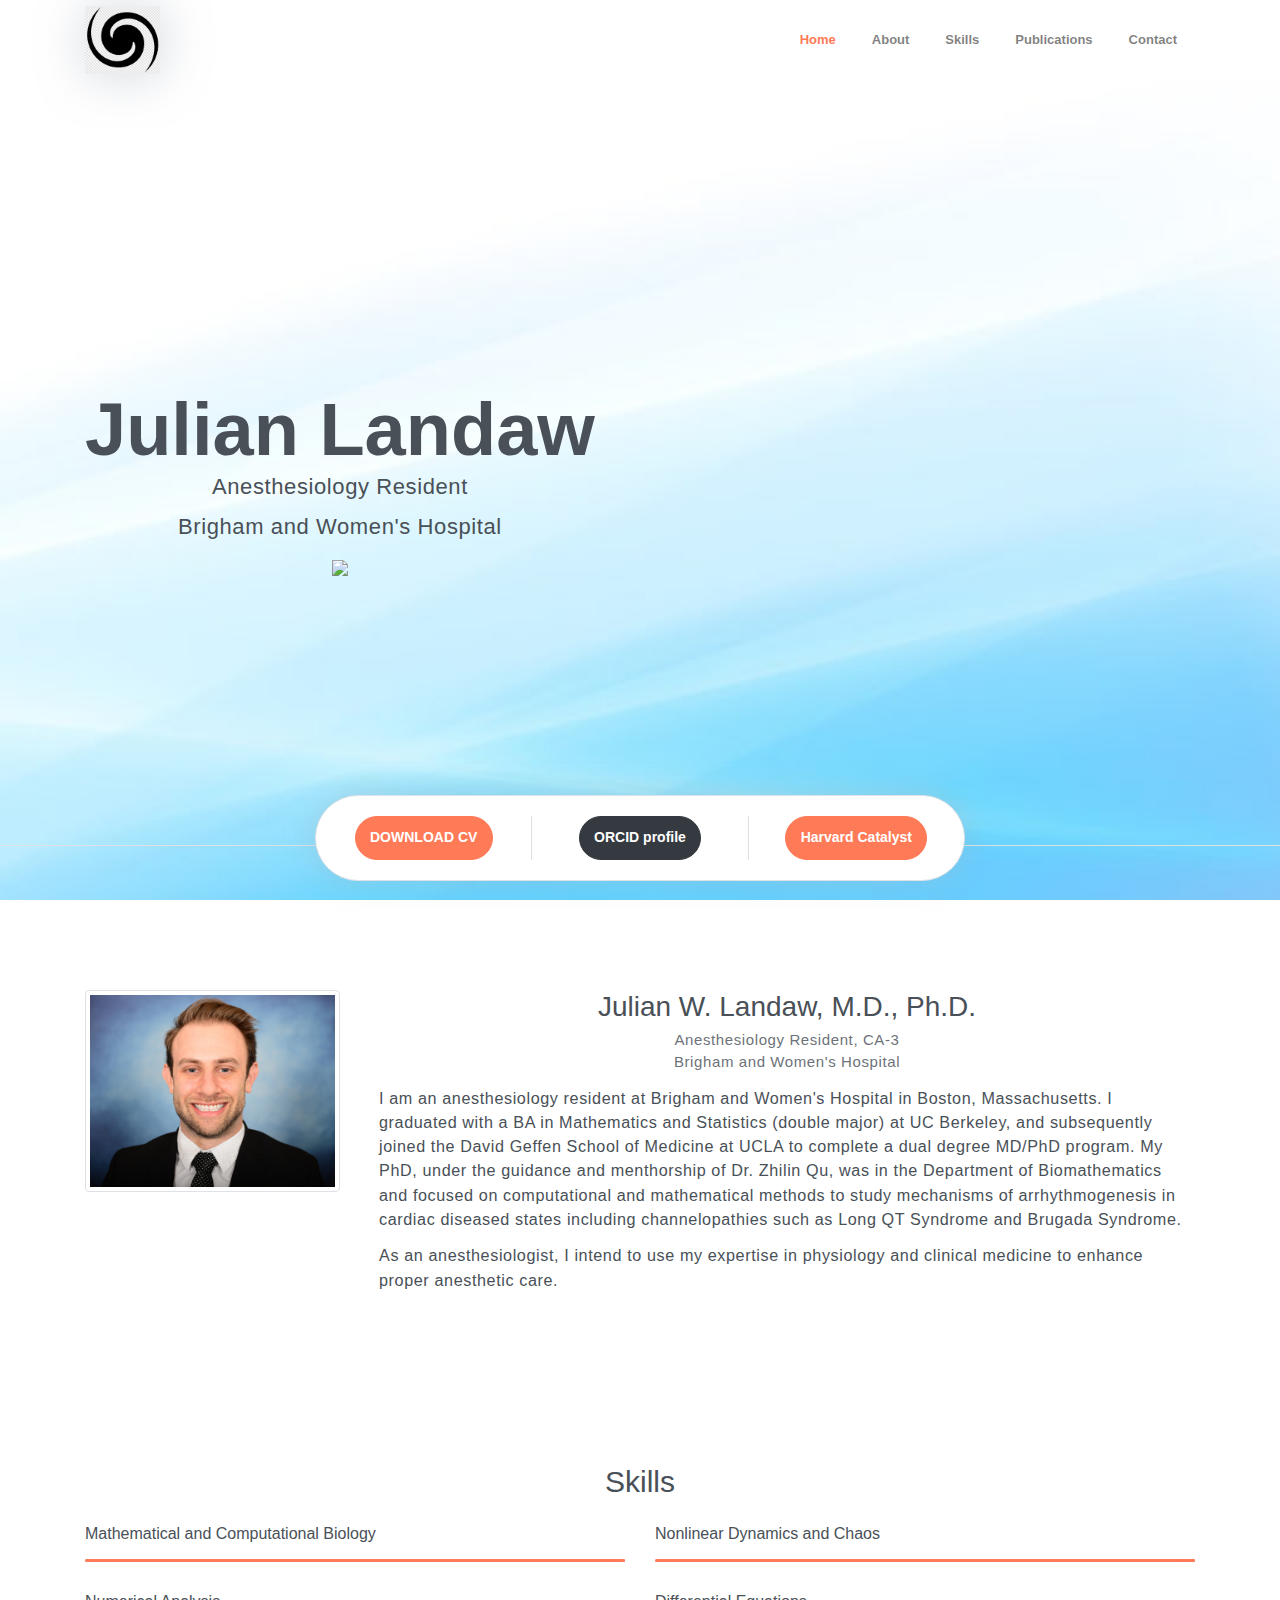
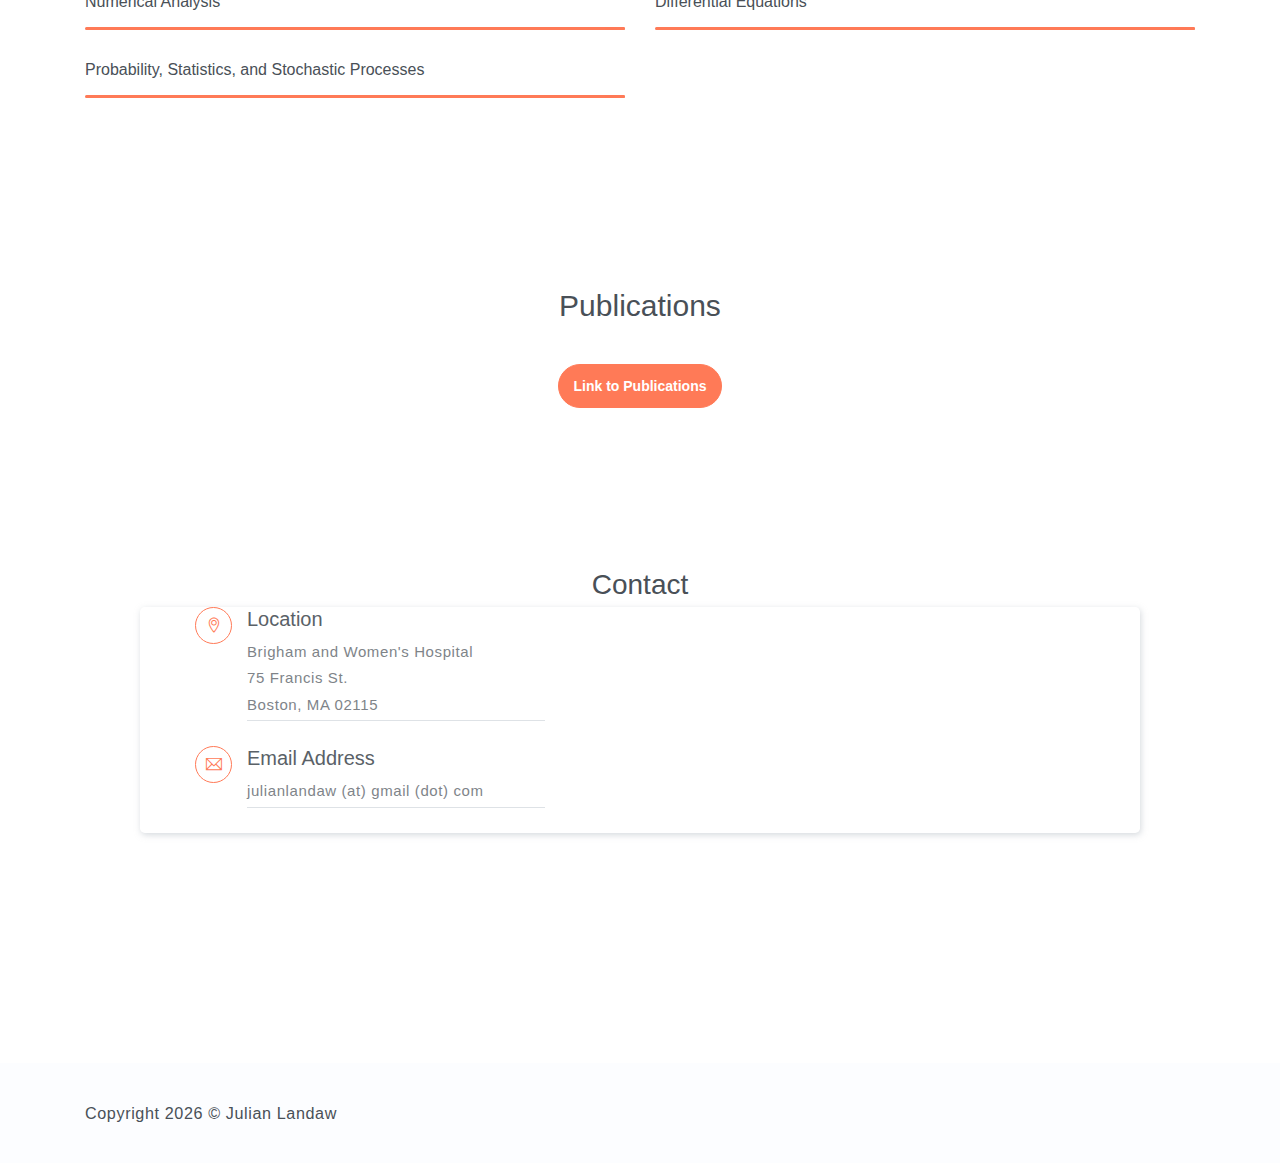
==== commit 80d1fa45: "Update 7/22/2024" ====
--- a/docs/index.html
+++ b/docs/index.html
@@ -65,7 +65,7 @@
         <!-- Header-widget -->
         <div class="widget">
             <div class="widget-item">
-                <a class="btn btn-primary rounded" href="assets/pdfs/cv-llt.pdf" target="_blank" rel="noreferrer noopener">DOWNLOAD CV</a>
+                <a class="btn btn-primary rounded" href="assets/pdfs/JLandaw_CV.pdf" target="_blank" rel="noreferrer noopener">DOWNLOAD CV</a>
             </div>
             <div class="widget-item">
                 <a class="btn btn-dark rounded" href="https://orcid.org/0009-0008-6837-7695" target="_blank" rel="noreferrer noopener">ORCID profile</a>
@@ -86,7 +86,7 @@
                 </div>
                 <div class="pl-md-4 col-md-9">
                     <h6 class="title text-center">Julian W. Landaw, M.D., Ph.D.</h6>
-                    <p class="subtitle text-center">Anesthesiology Resident, CA-2<br>Brigham and Women's Hospital</p>
+                    <p class="subtitle text-center">Anesthesiology Resident, CA-3<br>Brigham and Women's Hospital</p>
                     <p>I am an anesthesiology resident at Brigham and Women's Hospital in Boston, Massachusetts. I graduated with a BA in Mathematics and Statistics (double major) at UC Berkeley, and subsequently joined the David Geffen School of Medicine at UCLA to complete a dual degree MD/PhD program. My PhD, under the guidance and menthorship of Dr. Zhilin Qu, was in the Department of Biomathematics and focused on computational and mathematical methods to study mechanisms of arrhythmogenesis in cardiac diseased states including channelopathies such as Long QT Syndrome and Brugada Syndrome.</p>
                     <p>As an anesthesiologist, I intend to use my expertise in physiology and clinical medicine to enhance proper anesthetic care.</p>
                 </div>
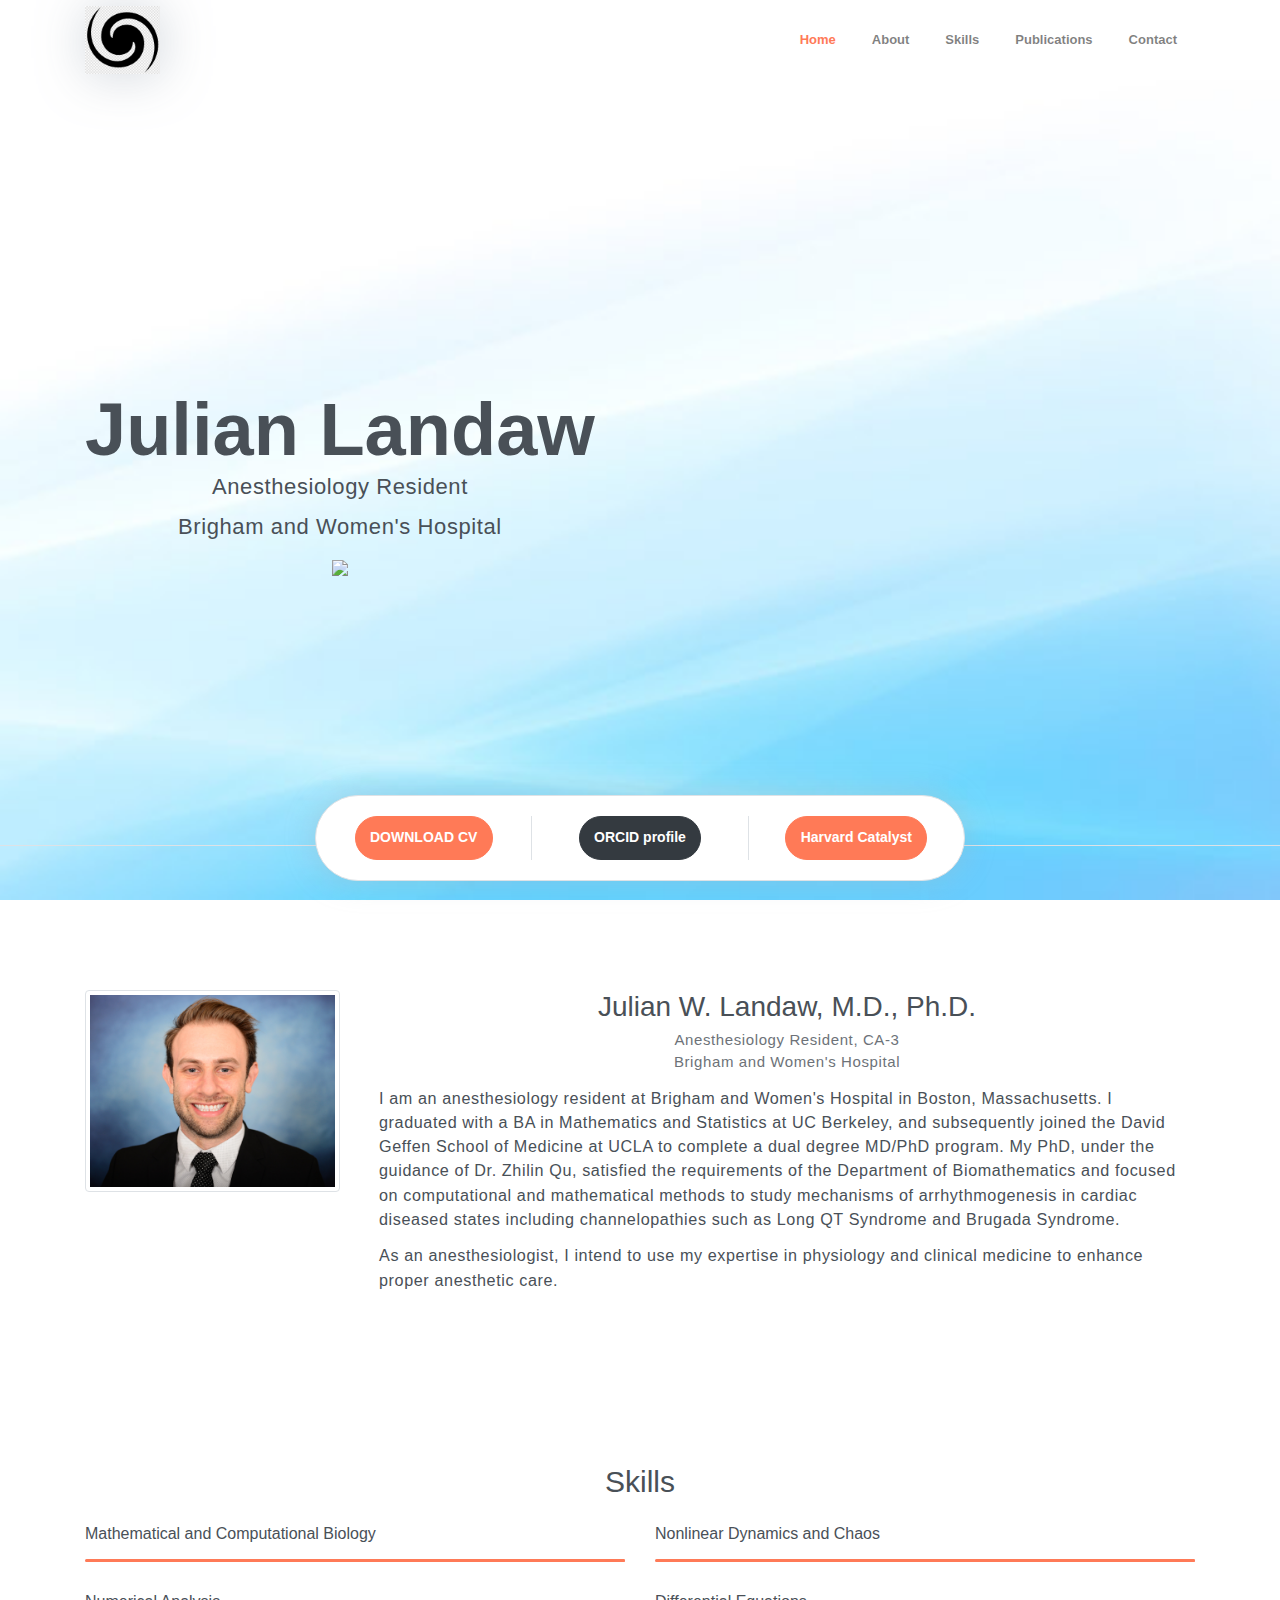
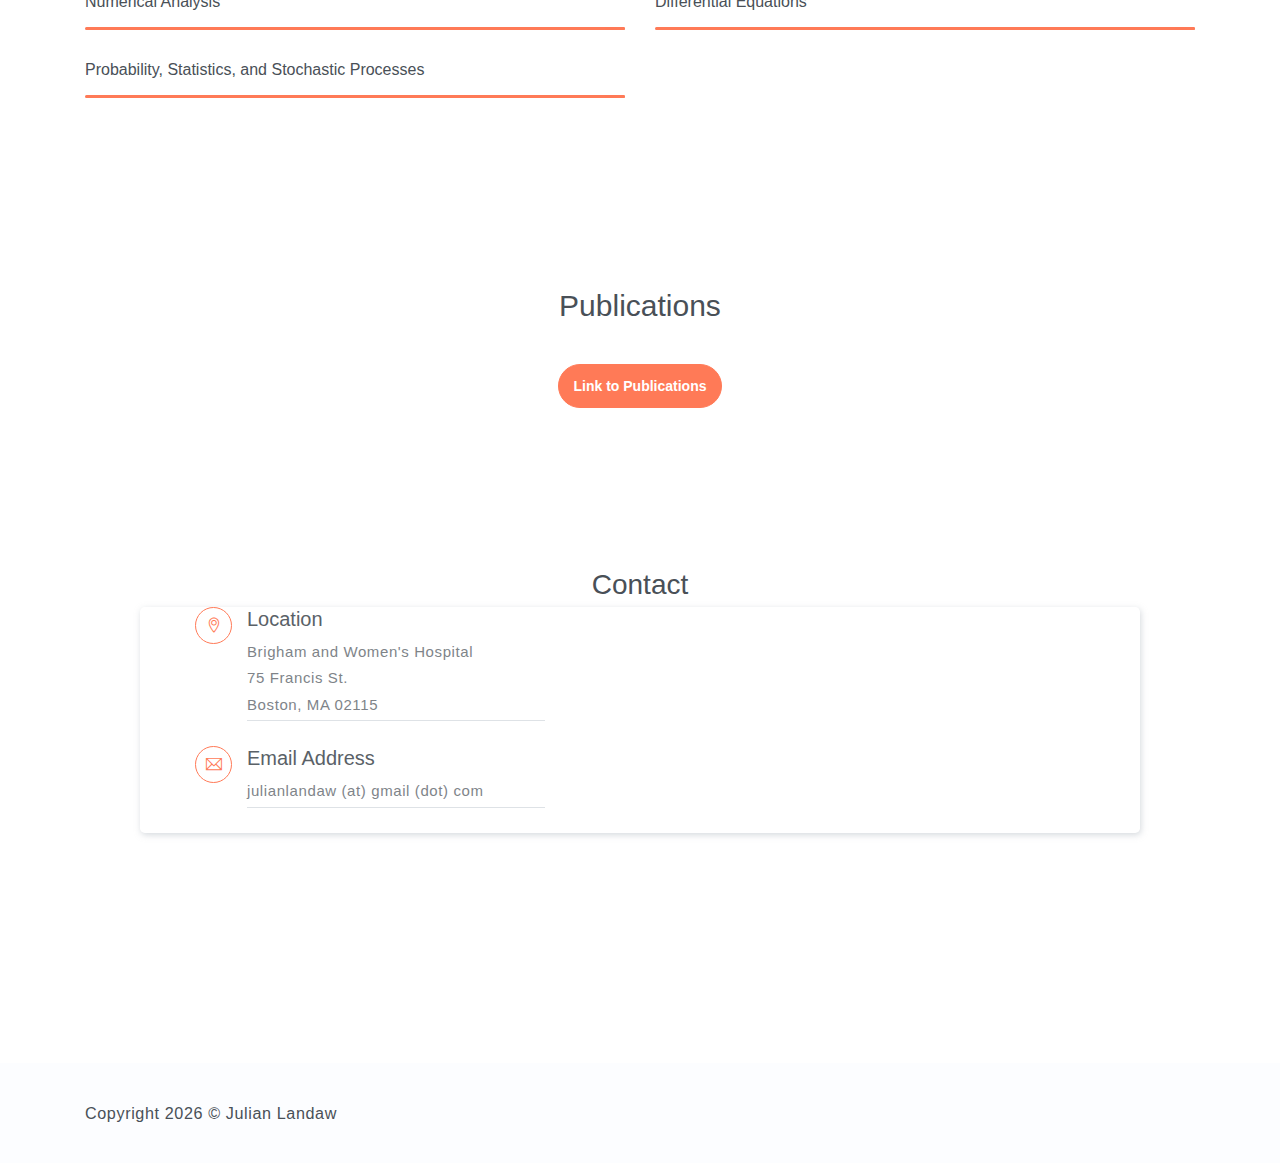
==== commit 5d6bacbd: "Updated index.html" ====
--- a/docs/index.html
+++ b/docs/index.html
@@ -87,7 +87,7 @@
                 <div class="pl-md-4 col-md-9">
                     <h6 class="title text-center">Julian W. Landaw, M.D., Ph.D.</h6>
                     <p class="subtitle text-center">Anesthesiology Resident, CA-3<br>Brigham and Women's Hospital</p>
-                    <p>I am an anesthesiology resident at Brigham and Women's Hospital in Boston, Massachusetts. I graduated with a BA in Mathematics and Statistics (double major) at UC Berkeley, and subsequently joined the David Geffen School of Medicine at UCLA to complete a dual degree MD/PhD program. My PhD, under the guidance and menthorship of Dr. Zhilin Qu, was in the Department of Biomathematics and focused on computational and mathematical methods to study mechanisms of arrhythmogenesis in cardiac diseased states including channelopathies such as Long QT Syndrome and Brugada Syndrome.</p>
+                    <p>I am an anesthesiology resident at Brigham and Women's Hospital in Boston, Massachusetts. I graduated with a BA in Mathematics and Statistics at UC Berkeley, and subsequently joined the David Geffen School of Medicine at UCLA to complete a dual degree MD/PhD program. My PhD, under the guidance of Dr. Zhilin Qu, satisfied the requirements of the Department of Biomathematics and focused on computational and mathematical methods to study mechanisms of arrhythmogenesis in cardiac diseased states including channelopathies such as Long QT Syndrome and Brugada Syndrome.</p>
                     <p>As an anesthesiologist, I intend to use my expertise in physiology and clinical medicine to enhance proper anesthetic care.</p>
                 </div>
             </div>
